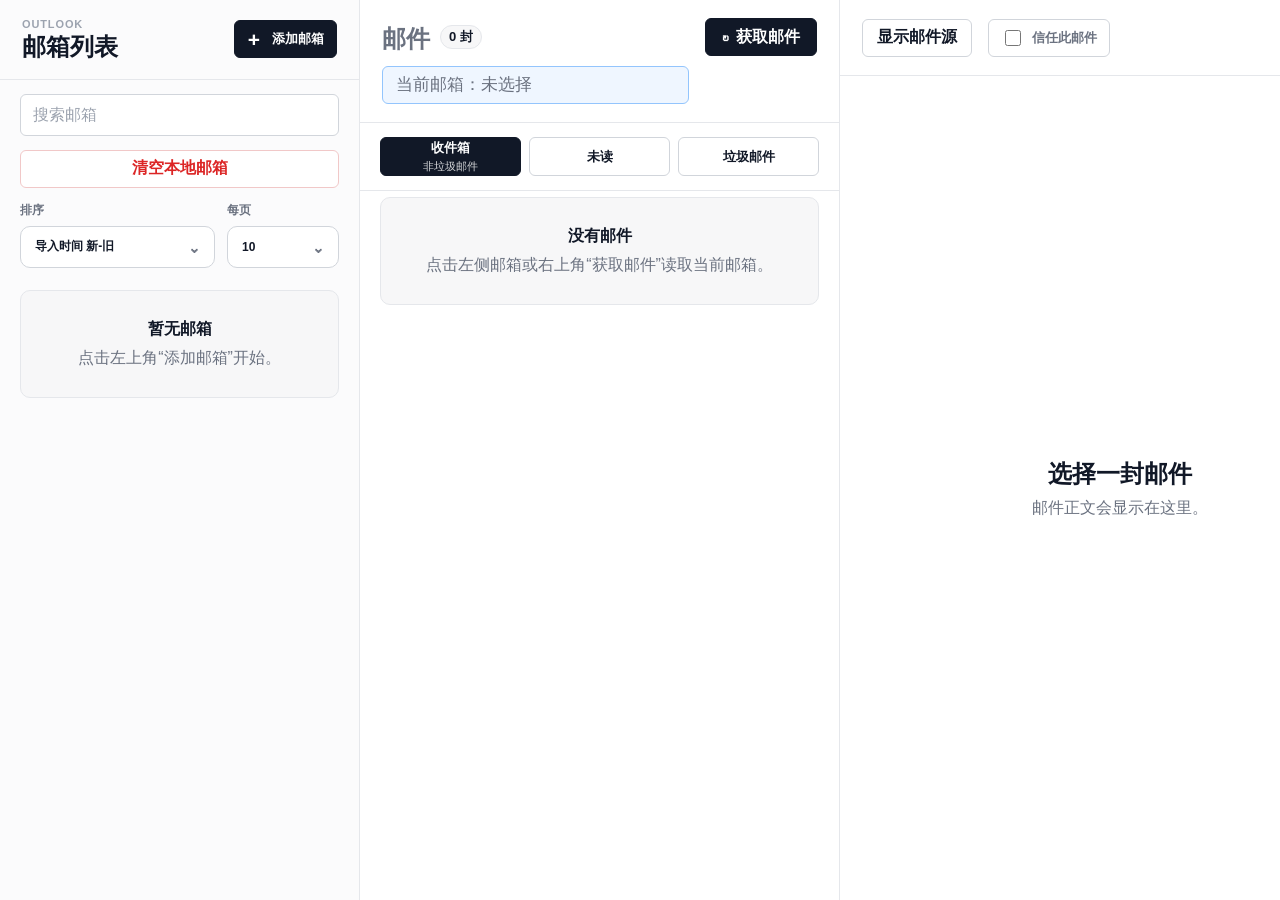
==== static/index.html @ c15195b3 "Refine minimalist mail UI" ====
<!doctype html>
<html lang="zh-CN">
  <head>
    <meta charset="utf-8" />
    <meta name="viewport" content="width=device-width, initial-scale=1" />
    <title>Outlook 邮件工作台</title>
    <link rel="stylesheet" href="styles.css" />
  </head>
  <body>
    <main class="mail-app">
      <aside class="account-pane">
        <header class="pane-head">
          <div>
            <div class="eyebrow">Outlook</div>
            <h1>邮箱列表</h1>
          </div>
          <button id="add-account-button" class="add-account-trigger" type="button" title="添加邮箱">
            <span>+</span>
            <strong>添加邮箱</strong>
          </button>
        </header>

        <div class="search-box">
          <input id="account-search" type="search" placeholder="搜索邮箱" autocomplete="off" />
        </div>

        <div class="storage-tools">
          <button id="clear-storage-button" class="storage-clear" type="button">清空本地邮箱</button>
        </div>

        <section class="account-tools">
          <div class="tool-row">
            <label for="sort-select">排序</label>
            <div class="select-wrap" data-select-wrap>
              <select id="sort-select" data-custom-select>
                <option value="emailAsc">邮箱名 A-Z</option>
                <option value="emailDesc">邮箱名 Z-A</option>
                <option value="createdDesc">导入时间 新-旧</option>
                <option value="createdAsc">导入时间 旧-新</option>
              </select>
            </div>
          </div>
          <div class="tool-row">
            <label for="top-select">每页</label>
            <div class="select-wrap compact" data-select-wrap>
              <select id="top-select" data-custom-select>
                <option value="10">10</option>
                <option value="20">20</option>
                <option value="50">50</option>
              </select>
            </div>
          </div>
        </section>

        <section id="account-list" class="account-list" aria-label="邮箱列表"></section>
      </aside>

      <section class="message-pane">
        <header class="message-head">
          <div>
            <p id="mail-summary">添加邮箱后读取邮件</p>
          </div>
          <button id="fetch-button" type="button">获取邮件</button>
        </header>

        <nav class="folder-tabs" aria-label="邮件筛选">
          <button class="folder-tab active" type="button" data-filter="all">收件箱<span>非垃圾邮件</span></button>
          <button class="folder-tab" type="button" data-filter="unread">未读</button>
          <button class="folder-tab" type="button" data-filter="junk">垃圾邮件</button>
        </nav>

        <div id="status" class="status" aria-live="polite"></div>
        <section id="message-list" class="message-list" aria-label="邮件列表"></section>
      </section>

      <section class="detail-pane">
        <header class="detail-toolbar">
          <button id="toggle-source-button" class="toolbar-button" type="button">显示邮件源</button>
          <label class="trust-check">
            <input id="trust-mail-checkbox" type="checkbox" />
            信任此邮件
          </label>
        </header>

        <article id="message-detail" class="message-detail empty">
          <div class="empty-state">
            <h2>选择一封邮件</h2>
            <p>邮件正文会显示在这里。</p>
          </div>
        </article>
      </section>
    </main>

    <div id="account-modal" class="modal" aria-hidden="true">
      <div class="modal-backdrop" data-close-modal></div>
      <form id="account-form" class="modal-panel" role="dialog" aria-modal="true" aria-labelledby="modal-title">
        <header class="modal-head">
          <div>
            <div class="eyebrow">Outlook</div>
            <h2 id="modal-title">添加邮箱</h2>
          </div>
          <button class="modal-close" type="button" data-close-modal>×</button>
        </header>
        <div class="account-format-note">
          <label for="account-input">每行一个邮箱</label>
          <p>
            支持两种格式，系统会自动识别 <code>client_id</code> 和 <code>refresh_token</code> 的位置。读取邮件实际使用的是
            <code>client_id + refresh_token</code> 换取访问令牌；中间的“密码”字段只是兼容原始账号格式的占位，不参与登录校验，
            不需要真实密码，可以任意填写。每行只保留 4 段，用 <strong>----</strong> 分隔。
          </p>
        </div>
        <textarea
          id="account-input"
          spellcheck="false"
          autocomplete="off"
          placeholder="邮箱----密码----client_id----refresh_token&#10;邮箱----密码----refresh_token----client_id"
        ></textarea>
        <footer class="modal-actions">
          <button id="clear-accounts-button" class="ghost" type="button">清空</button>
          <button id="save-accounts-button" type="submit">添加邮箱</button>
        </footer>
      </form>
    </div>

    <div id="confirm-modal" class="modal confirm-modal" aria-hidden="true">
      <div class="modal-backdrop" data-close-confirm></div>
      <section class="confirm-panel" role="dialog" aria-modal="true" aria-labelledby="confirm-title">
        <header>
          <div class="eyebrow">确认操作</div>
          <h2 id="confirm-title">清空本地邮箱？</h2>
        </header>
        <p>这会删除本机浏览器保存的邮箱、邮件缓存和当前选择状态。此操作不会影响 Outlook 邮箱本身。</p>
        <footer>
          <button id="cancel-clear-button" class="ghost" type="button" data-close-confirm>取消</button>
          <button id="confirm-clear-button" class="danger" type="button">确认清空</button>
        </footer>
      </section>
    </div>

    <div id="toast" class="toast" role="status" aria-live="polite"></div>
    <script src="app.js"></script>
  </body>
</html>
---- static/styles.css ----
:root {
  color-scheme: light;
  --page: #ffffff;
  --surface: #ffffff;
  --surface-subtle: #f7f7f8;
  --surface-muted: #f2f3f5;
  --line: #e5e7eb;
  --line-strong: #d1d5db;
  --text: #111827;
  --muted: #6b7280;
  --muted-2: #9ca3af;
  --accent: #111827;
  --accent-soft: #f3f4f6;
  --blue: #2563eb;
  --green: #047857;
  --orange: #b45309;
  --red: #dc2626;
  --focus: rgba(37, 99, 235, 0.18);
  --radius-sm: 6px;
  --radius-md: 10px;
  --radius-lg: 14px;
  --ease: 190ms cubic-bezier(0.2, 0.8, 0.2, 1);
}

* {
  box-sizing: border-box;
}

html,
body {
  height: 100%;
}

body {
  margin: 0;
  overflow: visible;
  background: var(--page);
  color: var(--text);
  font-family:
    -apple-system, BlinkMacSystemFont, "SF Pro Text", "Segoe UI",
    "Microsoft YaHei", sans-serif;
  letter-spacing: 0;
}

button,
input,
textarea,
select {
  font: inherit;
}

button {
  border: 0;
  background: transparent;
  cursor: pointer;
  transition:
    background-color var(--ease),
    border-color var(--ease),
    color var(--ease),
    opacity var(--ease);
}

button:focus-visible,
input:focus-visible,
textarea:focus-visible,
select:focus-visible {
  outline: 3px solid var(--focus);
  outline-offset: 2px;
}

h1,
h2,
h3,
p {
  margin: 0;
}

.mail-app {
  display: grid;
  grid-template-columns: 360px 480px minmax(560px, 1fr);
  height: 100vh;
  min-width: 1180px;
  background: var(--page);
}

.account-pane,
.message-pane,
.detail-pane {
  min-width: 0;
  overflow: hidden;
  background: var(--surface);
  border-right: 1px solid var(--line);
}

.account-pane {
  background: #fbfbfc;
}

.message-pane {
  background: var(--surface);
}

.detail-pane {
  border-right: 0;
  background: var(--surface);
}

.pane-head,
.message-head,
.detail-toolbar {
  display: flex;
  align-items: center;
  justify-content: space-between;
  gap: 16px;
  min-height: 76px;
  padding: 18px 22px;
  border-bottom: 1px solid var(--line);
}

.message-head {
  align-items: flex-start;
  overflow: visible;
}

.message-head > div {
  min-width: 0;
  flex: 1;
  overflow: visible;
}

.eyebrow {
  color: var(--muted-2);
  font-size: 11px;
  font-weight: 700;
  letter-spacing: 0.08em;
  text-transform: uppercase;
}

h1,
.summary-title {
  margin-top: 4px;
  font-size: 24px;
  font-weight: 700;
  line-height: 1.12;
}

.message-head p {
  width: 100%;
  display: grid;
  gap: 10px;
  justify-items: stretch;
  margin-top: 0;
  color: var(--muted);
  font-size: 13px;
  line-height: 1.4;
  overflow: visible;
}

.summary-title-row {
  display: flex;
  align-items: center;
  justify-self: start;
  min-height: 38px;
  gap: 10px;
}

.message-head p .summary-count {
  display: inline-flex;
  align-items: center;
  min-height: 24px;
}

.message-head p .summary-current-email {
  display: inline-flex;
  align-items: center;
  justify-content: flex-start;
  justify-self: start;
  width: max-content;
  min-width: 100%;
  min-height: 38px;
  border: 1px solid #93c5fd;
  border-radius: var(--radius-sm);
  padding: 0 13px;
  background: #eff6ff;
  cursor: pointer;
  overflow: visible;
  color: var(--text);
  white-space: nowrap;
  vertical-align: bottom;
  font-weight: 700;
  font-size: 17px;
  line-height: 1.35;
}

.message-head p .summary-current-email span {
  min-width: 0;
  overflow: visible;
  white-space: nowrap;
}

.message-head p .summary-current-email em {
  flex: 0 0 auto;
  margin-left: 6px;
  color: var(--muted);
  font-size: 13px;
  font-style: normal;
  font-weight: 650;
}

.message-head p .summary-current-email:hover span {
  text-decoration: underline;
}

.message-head p .summary-current-email:hover {
  border-color: var(--blue);
  background: #dbeafe;
}

.message-head p .summary-current-email.muted {
  cursor: default;
  color: var(--muted);
  font-weight: 500;
}

.message-head p .summary-current-email.muted:hover span {
  text-decoration: none;
}

.message-head p .summary-count {
  border: 1px solid var(--line);
  border-radius: 999px;
  padding: 0 8px;
  background: var(--surface-subtle);
  color: var(--text);
  font-weight: 700;
}

.add-account-trigger {
  display: inline-flex;
  align-items: center;
  gap: 8px;
  min-height: 38px;
  border: 1px solid var(--text);
  border-radius: var(--radius-sm);
  padding: 0 12px 0 9px;
  background: var(--text);
  color: #ffffff;
  font-weight: 700;
}

.add-account-trigger span {
  display: grid;
  place-items: center;
  width: 20px;
  height: 20px;
  font-size: 21px;
  line-height: 1;
}

.add-account-trigger strong {
  font-size: 13px;
  white-space: nowrap;
}

.add-account-trigger:hover,
#fetch-button:hover,
.modal-actions button:hover {
  opacity: 0.86;
}

#fetch-button,
.toolbar-button,
.ghost,
.storage-clear,
.chip,
.folder-tab,
.load-more,
.confirm-panel button,
.modal-actions button {
  min-height: 38px;
  border: 1px solid var(--line-strong);
  border-radius: var(--radius-sm);
  background: var(--surface);
  color: var(--text);
  font-weight: 650;
}

#fetch-button {
  min-width: 112px;
  padding: 0 16px;
  border-color: var(--text);
  background: var(--text);
  color: #ffffff;
  white-space: nowrap;
}

#fetch-button::before {
  content: "↻";
  margin-right: 7px;
  font-size: 14px;
}

#fetch-button:disabled {
  opacity: 0.45;
  cursor: not-allowed;
}

.toolbar-button,
.ghost {
  padding: 0 14px;
}

.toolbar-button:hover,
.ghost:hover,
.storage-clear:hover,
.chip:hover,
.folder-tab:hover,
.load-more:hover,
.confirm-panel .ghost:hover {
  border-color: var(--text);
}

.search-box,
.storage-tools,
.account-tools {
  padding: 14px 20px 0;
}

.search-box input,
.account-tools select,
.modal-panel textarea {
  width: 100%;
  border: 1px solid var(--line-strong);
  border-radius: var(--radius-sm);
  background: var(--surface);
  color: var(--text);
  outline: none;
  transition:
    border-color var(--ease),
    background-color var(--ease);
}

.search-box input,
.account-tools select {
  height: 42px;
  padding: 0 12px;
}

.search-box input::placeholder,
.modal-panel textarea::placeholder {
  color: var(--muted-2);
}

.search-box input:focus,
.account-tools select:focus,
.modal-panel textarea:focus {
  border-color: var(--text);
}

.storage-clear {
  width: 100%;
  color: var(--red);
  border-color: #f1c8c8;
}

.storage-clear:hover {
  border-color: var(--red);
  background: #fffafa;
}

.account-tools {
  display: grid;
  grid-template-columns: minmax(0, 1fr) 112px;
  gap: 12px;
  padding-bottom: 14px;
  position: relative;
  z-index: 20;
}

.tool-row {
  display: grid;
  gap: 7px;
  color: var(--muted);
  font-size: 12px;
  font-weight: 650;
}

.tool-row label {
  color: var(--muted);
  font-size: 12px;
  font-weight: 700;
}

.account-tools select {
  position: absolute;
  width: 1px;
  height: 1px;
  opacity: 0;
  pointer-events: none;
}

.select-wrap {
  position: relative;
  min-width: 0;
}

.select-trigger {
  width: 100%;
  min-height: 42px;
  display: grid;
  grid-template-columns: minmax(0, 1fr) 18px;
  align-items: center;
  gap: 10px;
  border: 1px solid var(--line-strong);
  border-radius: var(--radius-md);
  padding: 0 12px 0 14px;
  background: var(--surface);
  color: var(--text);
  text-align: left;
  font-weight: 700;
}

.select-trigger:hover,
.select-wrap.open .select-trigger {
  border-color: var(--text);
}

.select-value {
  min-width: 0;
  overflow: hidden;
  text-overflow: ellipsis;
  white-space: nowrap;
}

.select-arrow {
  color: var(--muted);
  font-size: 18px;
  line-height: 1;
  text-align: center;
  transition: transform var(--ease);
}

.select-wrap.open .select-arrow {
  transform: rotate(180deg);
}

.select-menu {
  position: absolute;
  top: calc(100% + 6px);
  left: 0;
  right: 0;
  z-index: 40;
  display: none;
  overflow: hidden;
  border: 1px solid var(--line-strong);
  border-radius: var(--radius-md);
  background: var(--surface);
  box-shadow: 0 18px 40px rgba(17, 24, 39, 0.12);
}

.select-wrap.open .select-menu {
  display: grid;
}

.select-option {
  width: 100%;
  min-height: 36px;
  border-radius: 0;
  padding: 0 12px;
  background: var(--surface);
  color: var(--text);
  text-align: left;
  font-size: 13px;
  font-weight: 600;
}

.select-option:hover {
  background: var(--surface-subtle);
}

.select-option.selected {
  background: var(--text);
  color: #ffffff;
}

.select-wrap.compact .select-menu {
  min-width: 112px;
}

.folder-tab.active {
  border-color: var(--text);
  background: var(--text);
  color: #ffffff;
}

.account-list,
.message-list,
.message-detail {
  scrollbar-width: thin;
  scrollbar-color: #d1d5db transparent;
}

.account-list::-webkit-scrollbar,
.message-list::-webkit-scrollbar,
.message-detail::-webkit-scrollbar {
  width: 10px;
}

.account-list::-webkit-scrollbar-thumb,
.message-list::-webkit-scrollbar-thumb,
.message-detail::-webkit-scrollbar-thumb {
  border: 3px solid transparent;
  border-radius: 999px;
  background: #d1d5db;
  background-clip: padding-box;
}

.account-list {
  height: calc(100vh - 286px);
  min-height: 240px;
  overflow: auto;
  padding: 8px 20px 28px;
}

.account-card {
  width: 100%;
  display: grid;
  grid-template-columns: 18px minmax(0, 1fr) 70px;
  gap: 12px;
  align-items: start;
  min-height: 104px;
  margin-bottom: 8px;
  padding: 14px 0;
  border-top: 1px solid transparent;
  border-bottom: 1px solid var(--line);
  color: var(--text);
  text-align: left;
}

.account-card:hover {
  background: var(--surface-subtle);
}

.account-card.selected {
  background: var(--surface-muted);
  border-bottom-color: var(--line-strong);
}

.check-box,
.mail-select {
  width: 12px;
  height: 12px;
  margin-top: 4px;
  border: 1px solid var(--line-strong);
  border-radius: 999px;
  background: var(--surface);
}

.account-card.selected .check-box,
.mail-item.selected .mail-select {
  border-color: var(--text);
  background: var(--text);
}

.account-main {
  min-width: 0;
  display: grid;
  gap: 7px;
}

.account-main strong {
  overflow-wrap: anywhere;
  font-size: 15px;
  font-weight: 700;
  line-height: 1.3;
}

.account-main span,
.account-main small {
  color: var(--muted);
  font-size: 12px;
}

.account-main > span {
  display: flex;
  align-items: center;
  gap: 7px;
  min-width: 0;
  overflow: hidden;
  white-space: nowrap;
}

.account-main small {
  overflow-wrap: anywhere;
  color: var(--red);
}

.pill,
.tag {
  display: inline-flex;
  align-items: center;
  min-height: 20px;
  padding: 0 7px;
  border: 1px solid var(--line);
  border-radius: 999px;
  background: var(--surface);
  color: var(--muted);
  font-size: 11px;
  font-weight: 700;
}

.pill {
  flex: 0 0 auto;
}

.account-side {
  display: grid;
  justify-items: end;
  gap: 8px;
}

.account-actions {
  display: inline-flex;
  gap: 6px;
}

.mini-action {
  display: inline-flex;
  align-items: center;
  justify-content: center;
  width: 26px;
  height: 26px;
  border: 1px solid var(--line);
  border-radius: var(--radius-sm);
  background: var(--surface);
  color: var(--muted);
  font-size: 13px;
  font-weight: 700;
  transition:
    border-color var(--ease),
    color var(--ease),
    background-color var(--ease);
}

.mini-action:hover,
.mini-action:focus-visible {
  outline: none;
  border-color: var(--text);
  color: var(--text);
}

.mini-action.key {
  color: var(--orange);
}

.account-count {
  display: inline-flex;
  align-items: center;
  justify-content: center;
  min-width: 28px;
  height: 24px;
  border: 1px solid var(--line);
  border-radius: 999px;
  color: var(--muted);
  font-size: 12px;
  font-weight: 700;
}

.folder-tabs {
  display: grid;
  grid-template-columns: repeat(3, 1fr);
  gap: 8px;
  padding: 14px 20px;
  border-bottom: 1px solid var(--line);
}

.folder-tab {
  width: 100%;
  min-height: 38px;
  font-size: 13px;
}

.folder-tab span {
  display: block;
  margin-top: 2px;
  color: currentColor;
  font-size: 11px;
  font-weight: 500;
  opacity: 0.72;
}

.folder-tab.active span {
  opacity: 0.82;
}

.status {
  display: none;
  margin: 12px 20px 0;
  padding: 12px 14px;
  border: 1px solid var(--line);
  border-left: 4px solid var(--text);
  border-radius: var(--radius-sm);
  background: var(--surface-subtle);
  color: var(--text);
  white-space: pre-wrap;
  font-size: 13px;
  font-weight: 650;
  line-height: 1.5;
}

.status.visible {
  display: flex;
  align-items: center;
  gap: 10px;
}

.status.loading {
  border-left-color: var(--blue);
  background: #eff6ff;
  color: var(--text);
}

.status-spinner {
  flex: 0 0 auto;
  width: 16px;
  height: 16px;
  border: 2px solid #bfdbfe;
  border-top-color: var(--blue);
  border-radius: 999px;
  animation: spin 850ms linear infinite;
}

.status.error {
  border-left-color: var(--red);
  color: var(--red);
  background: #fffafa;
}

.status.warning {
  border-left-color: var(--orange);
  color: var(--orange);
  background: #fffaf0;
}

.message-list {
  height: calc(100vh - 206px);
  overflow: auto;
  padding: 6px 20px 30px;
}

.mail-item {
  display: grid;
  grid-template-columns: 18px minmax(0, 1fr);
  gap: 12px;
  padding: 16px 0;
  border-bottom: 1px solid var(--line);
  cursor: pointer;
}

.mail-item:hover {
  background: var(--surface-subtle);
}

.mail-item.selected {
  background: var(--surface-muted);
}

.mail-body {
  min-width: 0;
  display: grid;
  gap: 8px;
}

.mail-row {
  display: grid;
  grid-template-columns: minmax(0, 1fr) auto;
  gap: 12px;
  align-items: baseline;
}

.mail-row strong,
.mail-item h3,
.mail-item p {
  min-width: 0;
  overflow: hidden;
  text-overflow: ellipsis;
  white-space: nowrap;
}

.mail-row strong {
  font-size: 14px;
  font-weight: 700;
}

.mail-row time {
  color: var(--muted-2);
  font-size: 12px;
}

.subject-line {
  display: grid;
  grid-template-columns: minmax(0, 1fr) auto;
  gap: 10px;
  align-items: center;
}

.mail-item h3 {
  font-size: 16px;
  font-weight: 650;
  line-height: 1.35;
}

.mail-item p {
  color: var(--muted);
  font-size: 13px;
  line-height: 1.5;
}

.mail-tags {
  display: flex;
  align-items: center;
  gap: 7px;
  min-width: 0;
  color: var(--muted);
  font-size: 12px;
}

.tag.inbox {
  color: var(--green);
  border-color: #bdd9cc;
}

.tag.junk {
  color: var(--orange);
  border-color: #edd4ad;
  background: #fffaf0;
}

.code-badge {
  min-height: 28px;
  border: 1px solid #edd4ad;
  border-radius: 999px;
  padding: 0 9px;
  background: #fffaf0;
  color: var(--orange);
  font-size: 12px;
  font-weight: 750;
  letter-spacing: 0;
  white-space: nowrap;
}

.code-badge:hover {
  border-color: var(--orange);
}

.load-more {
  width: 100%;
  display: grid;
  place-items: center;
  gap: 3px;
  min-height: 58px;
  margin: 14px 0 18px;
  font-size: 14px;
}

.load-more span {
  color: var(--muted);
  font-size: 12px;
  font-weight: 500;
}

.detail-toolbar {
  justify-content: flex-start;
}

.trust-check {
  display: inline-flex;
  align-items: center;
  gap: 8px;
  min-height: 38px;
  padding: 0 12px;
  border: 1px solid var(--line-strong);
  border-radius: var(--radius-sm);
  color: var(--muted);
  font-size: 13px;
  font-weight: 650;
}

.trust-check input {
  width: 16px;
  height: 16px;
  accent-color: var(--text);
}

.message-detail {
  height: calc(100vh - 76px);
  overflow: auto;
  background: var(--surface);
}

.message-detail.empty {
  display: grid;
  place-items: center;
}

.empty-state,
.blank-card {
  display: grid;
  gap: 8px;
  color: var(--muted);
  text-align: center;
}

.blank-card {
  padding: 28px 20px;
  border: 1px solid var(--line);
  border-radius: var(--radius-md);
  background: var(--surface-subtle);
}

.blank-card strong,
.empty-state h2 {
  color: var(--text);
  font-weight: 700;
}

.loading-card {
  display: grid;
  place-items: center;
  gap: 12px;
  min-height: 190px;
  padding: 34px 20px;
  border: 1px solid var(--line);
  border-radius: var(--radius-md);
  background: var(--surface-subtle);
  color: var(--muted);
  text-align: center;
}

.loading-card strong {
  color: var(--text);
  font-size: 18px;
  font-weight: 700;
}

.loading-card span {
  overflow-wrap: anywhere;
}

.loader {
  width: 30px;
  height: 30px;
  border: 2px solid var(--line);
  border-top-color: var(--text);
  border-radius: 999px;
  animation: spin 900ms linear infinite;
}

@keyframes spin {
  to {
    transform: rotate(360deg);
  }
}

.detail-head {
  padding: 42px 56px 28px;
  border-bottom: 1px solid var(--line);
}

.detail-head h2 {
  max-width: 900px;
  margin-bottom: 26px;
  font-size: clamp(28px, 2.3vw, 42px);
  font-weight: 720;
  line-height: 1.18;
  letter-spacing: 0;
}

.detail-head dl {
  display: grid;
  gap: 12px;
  margin: 0;
  max-width: 900px;
}

.detail-head dl div {
  display: grid;
  grid-template-columns: 72px minmax(0, 1fr);
  gap: 18px;
}

.detail-head dt {
  color: var(--muted-2);
  font-size: 13px;
  font-weight: 650;
}

.detail-head dd {
  min-width: 0;
  margin: 0;
  overflow-wrap: anywhere;
  color: var(--muted);
  font-size: 13px;
}

.detail-code {
  display: flex;
  align-items: center;
  justify-content: center;
  width: min(820px, calc(100% - 112px));
  margin: 28px auto 0;
  min-height: 58px;
  border: 1px solid #edd4ad;
  border-radius: var(--radius-md);
  padding: 12px 16px;
  background: #fffaf0;
  color: var(--orange);
  text-align: left;
}

.detail-code-inner {
  display: inline-flex;
  align-items: center;
  justify-content: center;
  gap: 18px;
}

.detail-code:hover {
  border-color: var(--orange);
}

.detail-code span,
.detail-code em {
  color: var(--orange);
  font-style: normal;
  font-size: 13px;
  font-weight: 650;
}

.detail-code strong {
  font-size: 26px;
  font-weight: 760;
  letter-spacing: 0;
}

.detail-content {
  width: min(820px, calc(100% - 112px));
  margin: 34px auto 64px;
  color: #1f2937;
  font-size: 17px;
  line-height: 1.78;
  overflow-wrap: anywhere;
}

.detail-content.rich-text {
  white-space: normal;
}

.detail-content.rich-text p {
  margin: 0 0 18px;
}

.detail-content.rich-text h1,
.detail-content.rich-text h2,
.detail-content.rich-text h3 {
  margin: 28px 0 12px;
  line-height: 1.25;
}

.detail-content.rich-text code {
  border-radius: 4px;
  padding: 2px 5px;
  background: var(--surface-muted);
  font-family: "SF Mono", "Cascadia Code", Consolas, monospace;
  font-size: 0.92em;
}

.detail-content.html-content {
  padding: 0;
}

.detail-content.html-content img {
  max-width: 100%;
  height: auto;
}

.detail-content.html-content table {
  max-width: 100%;
  border-collapse: collapse;
}

.detail-content.html-content a {
  color: var(--blue);
  word-break: break-word;
}

.detail-content.html-content a:hover {
  text-decoration: underline;
}

.detail-content.source {
  width: calc(100% - 56px);
  margin: 28px;
  padding: 18px;
  border: 1px solid var(--line);
  border-radius: var(--radius-md);
  background: #111827;
  color: #f9fafb;
  font-family: "SF Mono", "Cascadia Code", Consolas, monospace;
  font-size: 13px;
  line-height: 1.6;
  white-space: pre-wrap;
}

.message-detail.trusted .detail-head {
  background: #fbfefc;
}

.modal {
  position: fixed;
  inset: 0;
  z-index: 50;
  display: none;
}

.modal.open {
  display: block;
}

.modal-backdrop {
  position: absolute;
  inset: 0;
  background: rgba(17, 24, 39, 0.18);
}

.modal-panel,
.confirm-panel {
  position: absolute;
  top: 50%;
  left: 50%;
  transform: translate(-50%, -50%);
  border: 1px solid var(--line-strong);
  border-radius: var(--radius-lg);
  background: var(--surface);
  box-shadow: 0 20px 50px rgba(17, 24, 39, 0.12);
}

.modal-panel {
  width: min(1000px, calc(100vw - 72px));
  min-height: min(640px, calc(100vh - 96px));
  display: grid;
  grid-template-rows: auto auto minmax(300px, 1fr) auto;
  gap: 16px;
  padding: 28px;
}

.modal-head {
  display: flex;
  align-items: start;
  justify-content: space-between;
  gap: 16px;
  padding-bottom: 16px;
  border-bottom: 1px solid var(--line);
}

.modal-head h2 {
  margin-top: 4px;
  font-size: 24px;
  font-weight: 720;
}

.modal-close {
  width: 34px;
  height: 34px;
  border: 1px solid var(--line-strong);
  border-radius: var(--radius-sm);
  background: var(--surface);
  color: var(--text);
  font-size: 22px;
  line-height: 1;
}

.modal-close:hover {
  border-color: var(--text);
}

.modal-panel label,
.account-format-note label {
  color: var(--muted);
  font-size: 13px;
  font-weight: 650;
}

.account-format-note {
  display: grid;
  gap: 8px;
}

.account-format-note p {
  max-width: 900px;
  color: var(--muted);
  font-size: 13px;
  line-height: 1.65;
}

.account-format-note strong {
  color: var(--text);
  font-weight: 750;
}

.account-format-note code {
  border: 1px solid var(--line);
  border-radius: 4px;
  padding: 1px 5px;
  background: var(--surface-subtle);
  color: var(--text);
  font-family: "SF Mono", "Cascadia Code", Consolas, monospace;
  font-size: 12px;
}

.modal-panel textarea {
  height: 100%;
  min-height: 300px;
  resize: vertical;
  padding: 14px;
  line-height: 1.56;
  font-family: "SF Mono", "Cascadia Code", Consolas, monospace;
  font-size: 13px;
}

.modal-actions {
  display: grid;
  grid-template-columns: 110px 1fr;
  gap: 12px;
}

.modal-actions button {
  min-height: 42px;
}

.modal-actions button[type="submit"] {
  border-color: var(--text);
  background: var(--text);
  color: #ffffff;
}

.confirm-panel {
  width: min(440px, calc(100vw - 36px));
  display: grid;
  gap: 18px;
  padding: 24px;
}

.confirm-panel h2 {
  margin-top: 4px;
  font-size: 23px;
  font-weight: 720;
}

.confirm-panel p {
  color: var(--muted);
  line-height: 1.65;
}

.confirm-panel footer {
  display: grid;
  grid-template-columns: 1fr 1fr;
  gap: 12px;
}

.confirm-panel .danger {
  border-color: var(--red);
  background: var(--red);
  color: #ffffff;
}

.confirm-panel .danger:hover {
  opacity: 0.88;
}

.toast {
  position: fixed;
  top: 50%;
  left: 50%;
  z-index: 80;
  transform: translate(-50%, -50%) scale(0.98);
  opacity: 0;
  pointer-events: none;
  min-height: 46px;
  border: 1px solid #86efac;
  border-radius: 999px;
  padding: 12px 20px;
  background: #16a34a;
  color: #ffffff;
  font-size: 14px;
  font-weight: 750;
  box-shadow: 0 18px 45px rgba(22, 163, 74, 0.22);
  transition:
    opacity 260ms ease,
    transform 260ms ease;
}

.toast.visible {
  opacity: 1;
  transform: translate(-50%, -50%) scale(1);
}

@media (max-width: 1180px) {
  body {
    overflow: auto;
  }

  .mail-app {
    min-width: 0;
    height: auto;
    grid-template-columns: 1fr;
  }

  .account-pane,
  .message-pane,
  .detail-pane {
    border-right: 0;
    border-bottom: 1px solid var(--line);
  }

  .account-list,
  .message-list,
  .message-detail {
    height: auto;
    max-height: none;
  }

  .detail-head {
    padding: 30px 24px 24px;
  }

  .detail-content,
  .detail-code {
    width: calc(100% - 48px);
  }

  .modal-panel {
    width: min(760px, calc(100vw - 28px));
    min-height: min(600px, calc(100vh - 28px));
    padding: 22px;
  }
}
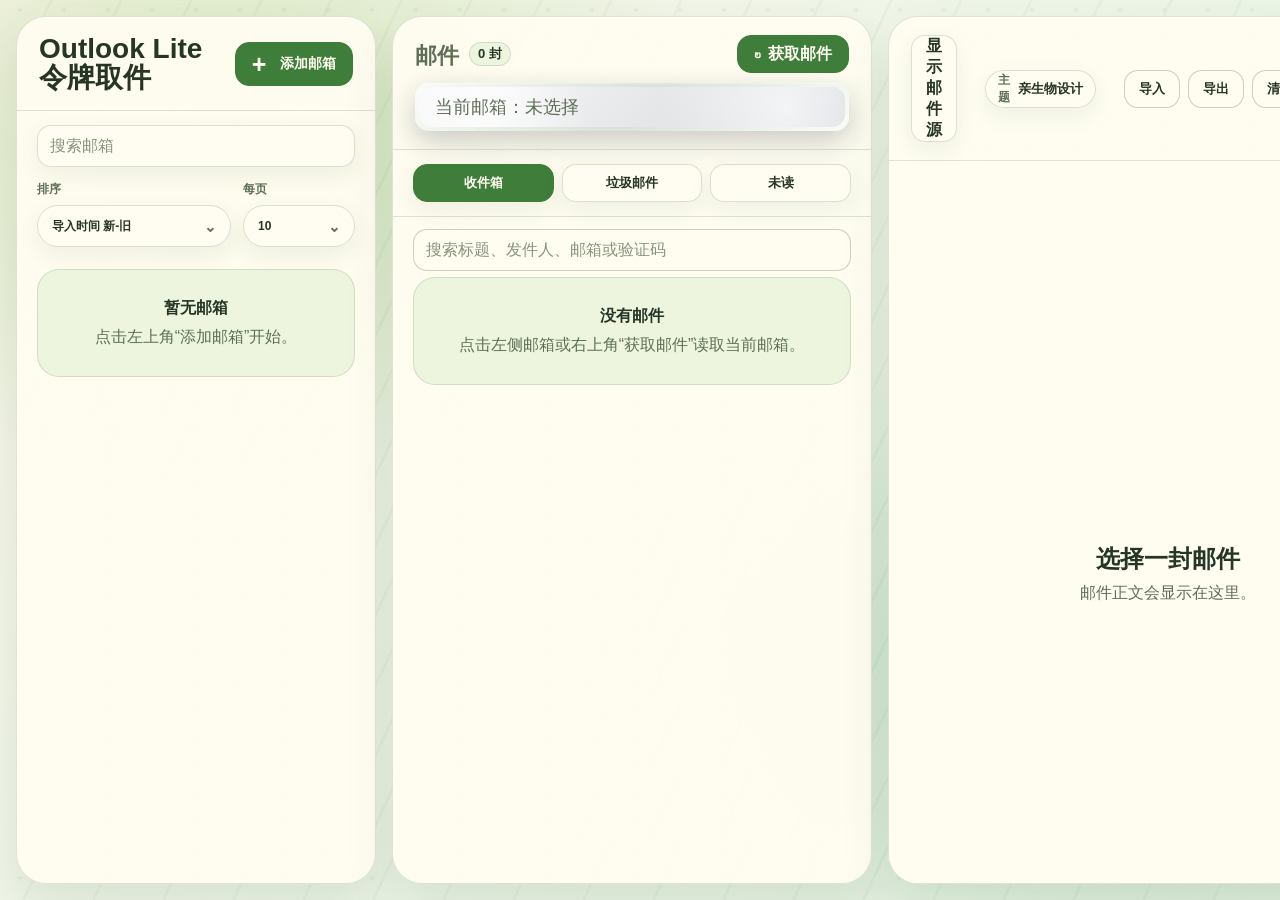
==== commit 6c719fa6: "完善令牌取件体验和文档" ====
--- a/static/index.html
+++ b/static/index.html
@@ -1,5 +1,5 @@
 <!doctype html>
-<html lang="zh-CN">
+<html lang="zh-CN" data-theme="biophilic">
   <head>
     <meta charset="utf-8" />
     <meta name="viewport" content="width=device-width, initial-scale=1" />
@@ -11,8 +11,7 @@
       <aside class="account-pane">
         <header class="pane-head">
           <div>
-            <div class="eyebrow">Outlook</div>
-            <h1>邮箱列表</h1>
+            <h1>Outlook Lite<br />令牌取件</h1>
           </div>
           <button id="add-account-button" class="add-account-trigger" type="button" title="添加邮箱">
             <span>+</span>
@@ -24,19 +23,15 @@
           <input id="account-search" type="search" placeholder="搜索邮箱" autocomplete="off" />
         </div>
 
-        <div class="storage-tools">
-          <button id="clear-storage-button" class="storage-clear" type="button">清空本地邮箱</button>
-        </div>
-
         <section class="account-tools">
           <div class="tool-row">
             <label for="sort-select">排序</label>
             <div class="select-wrap" data-select-wrap>
               <select id="sort-select" data-custom-select>
+                <option value="createdDesc">导入时间 新-旧</option>
+                <option value="createdAsc">导入时间 旧-新</option>
                 <option value="emailAsc">邮箱名 A-Z</option>
                 <option value="emailDesc">邮箱名 Z-A</option>
-                <option value="createdDesc">导入时间 新-旧</option>
-                <option value="createdAsc">导入时间 旧-新</option>
               </select>
             </div>
           </div>
@@ -45,8 +40,8 @@
             <div class="select-wrap compact" data-select-wrap>
               <select id="top-select" data-custom-select>
                 <option value="10">10</option>
-                <option value="20">20</option>
-                <option value="50">50</option>
+                <option value="20" disabled>20</option>
+                <option value="50" disabled>50</option>
               </select>
             </div>
           </div>
@@ -64,10 +59,14 @@
         </header>
 
         <nav class="folder-tabs" aria-label="邮件筛选">
-          <button class="folder-tab active" type="button" data-filter="all">收件箱<span>非垃圾邮件</span></button>
+          <button class="folder-tab active" type="button" data-filter="all">收件箱</button>
+          <button class="folder-tab" type="button" data-filter="junk">垃圾邮件</button>
           <button class="folder-tab" type="button" data-filter="unread">未读</button>
-          <button class="folder-tab" type="button" data-filter="junk">垃圾邮件</button>
         </nav>
+
+        <div class="message-search">
+          <input id="message-search" type="search" placeholder="搜索标题、发件人、邮箱或验证码" autocomplete="off" />
+        </div>
 
         <div id="status" class="status" aria-live="polite"></div>
         <section id="message-list" class="message-list" aria-label="邮件列表"></section>
@@ -76,10 +75,20 @@
       <section class="detail-pane">
         <header class="detail-toolbar">
           <button id="toggle-source-button" class="toolbar-button" type="button">显示邮件源</button>
-          <label class="trust-check">
-            <input id="trust-mail-checkbox" type="checkbox" />
-            信任此邮件
-          </label>
+          <div id="theme-switcher" class="theme-switcher">
+            <button id="theme-toggle-button" class="theme-toggle-button" type="button" aria-label="更换主题" aria-expanded="false">
+              <span>主题</span>
+              <strong>亲生物设计</strong>
+            </button>
+            <div id="theme-menu" class="theme-menu" role="menu" aria-label="主题选择"></div>
+          </div>
+          <div class="data-actions toolbar-data-actions" aria-label="本地邮箱数据">
+            <button id="import-accounts-button" class="tool-action" type="button" aria-label="导入本地邮箱令牌列表文件" data-tooltip="导入本地邮箱令牌列表文件">导入</button>
+            <button id="export-accounts-button" class="tool-action" type="button" aria-label="导出当前邮箱令牌列表到文件" data-tooltip="导出当前邮箱令牌列表到文件">导出</button>
+            <button id="clear-cache-button" class="tool-action" type="button" aria-label="清空已读取邮件缓存，不删除邮箱令牌" data-tooltip="清空已读取邮件缓存，不删除邮箱令牌">清缓存</button>
+            <input id="import-accounts-file" type="file" accept=".txt,.json,text/plain,application/json" hidden />
+          </div>
+          <button id="clear-storage-button" class="storage-clear toolbar-clear" type="button">清空本地邮箱</button>
         </header>
 
         <article id="message-detail" class="message-detail empty">
@@ -102,19 +111,21 @@
           <button class="modal-close" type="button" data-close-modal>×</button>
         </header>
         <div class="account-format-note">
-          <label for="account-input">每行一个邮箱</label>
+          <label for="account-input">tip:</label>
           <p>
-            支持两种格式，系统会自动识别 <code>client_id</code> 和 <code>refresh_token</code> 的位置。读取邮件实际使用的是
-            <code>client_id + refresh_token</code> 换取访问令牌；中间的“密码”字段只是兼容原始账号格式的占位，不参与登录校验，
-            不需要真实密码，可以任意填写。每行只保留 4 段，用 <strong>----</strong> 分隔。
+            读取邮件实际使用的是 <code>client_id + refresh_token</code> 换取访问令牌；<br />
+            密码字段只是兼容原始账号格式的占位，不参与登录校验，可以任意填写。
           </p>
         </div>
         <textarea
           id="account-input"
           spellcheck="false"
           autocomplete="off"
-          placeholder="邮箱----密码----client_id----refresh_token&#10;邮箱----密码----refresh_token----client_id"
+          placeholder="每行一个邮箱令牌，支持下列2种格式&#10;邮箱----密码----client_id----refresh_token&#10;邮箱----密码----refresh_token----client_id"
         ></textarea>
+        <div id="account-input-check" class="account-input-check" aria-live="polite">
+          <span>等待输入邮箱令牌</span>
+        </div>
         <footer class="modal-actions">
           <button id="clear-accounts-button" class="ghost" type="button">清空</button>
           <button id="save-accounts-button" type="submit">添加邮箱</button>
@@ -129,7 +140,7 @@
           <div class="eyebrow">确认操作</div>
           <h2 id="confirm-title">清空本地邮箱？</h2>
         </header>
-        <p>这会删除本机浏览器保存的邮箱、邮件缓存和当前选择状态。此操作不会影响 Outlook 邮箱本身。</p>
+        <p id="confirm-message">这会删除本机浏览器保存的邮箱、邮件缓存和当前选择状态。此操作不会影响 Outlook 邮箱本身。</p>
         <footer>
           <button id="cancel-clear-button" class="ghost" type="button" data-close-confirm>取消</button>
           <button id="confirm-clear-button" class="danger" type="button">确认清空</button>
--- a/static/styles.css
+++ b/static/styles.css
@@ -16,6 +16,7 @@
   --orange: #b45309;
   --red: #dc2626;
   --focus: rgba(37, 99, 235, 0.18);
+  --email-highlight: #111827;
   --radius-sm: 6px;
   --radius-md: 10px;
   --radius-lg: 14px;
@@ -32,6 +33,7 @@
 }
 
 body {
+  position: relative;
   margin: 0;
   overflow: visible;
   background: var(--page);
@@ -40,6 +42,14 @@
     -apple-system, BlinkMacSystemFont, "SF Pro Text", "Segoe UI",
     "Microsoft YaHei", sans-serif;
   letter-spacing: 0;
+}
+
+body::before,
+body::after {
+  content: "";
+  position: fixed;
+  inset: 0;
+  pointer-events: none;
 }
 
 button,
@@ -76,11 +86,87 @@
 }
 
 .mail-app {
+  position: relative;
+  z-index: 1;
   display: grid;
   grid-template-columns: 360px 480px minmax(560px, 1fr);
   height: 100vh;
   min-width: 1180px;
   background: var(--page);
+}
+
+.theme-switcher {
+  position: relative;
+  z-index: 45;
+}
+
+.theme-toggle-button {
+  display: inline-grid;
+  grid-template-columns: auto auto;
+  align-items: center;
+  gap: 8px;
+  min-height: 38px;
+  border: 1px solid var(--line-strong);
+  border-radius: 999px;
+  padding: 0 12px;
+  background: var(--surface);
+  color: var(--text);
+  font-size: 12px;
+  font-weight: 700;
+}
+
+.theme-toggle-button span {
+  color: var(--muted);
+  font-weight: 650;
+}
+
+.theme-toggle-button strong {
+  font-size: 13px;
+  white-space: nowrap;
+}
+
+.theme-toggle-button:hover {
+  border-color: var(--text);
+}
+
+.theme-menu {
+  position: absolute;
+  top: calc(100% + 8px);
+  right: 0;
+  display: none;
+  width: 178px;
+  overflow: hidden;
+  border: 1px solid var(--line-strong);
+  border-radius: var(--radius-md);
+  background: var(--surface);
+  box-shadow: 0 18px 42px rgba(17, 24, 39, 0.12);
+}
+
+.theme-switcher.open .theme-menu {
+  display: grid;
+}
+
+.theme-menu-item {
+  width: 100%;
+  min-height: 38px;
+  display: grid;
+  align-items: center;
+  border-radius: 0;
+  padding: 0 13px;
+  background: var(--surface);
+  color: var(--text);
+  text-align: left;
+  font-size: 13px;
+  font-weight: 650;
+}
+
+.theme-menu-item:hover {
+  background: var(--surface-subtle);
+}
+
+.theme-menu-item.active {
+  background: var(--text);
+  color: #ffffff;
 }
 
 .account-pane,
@@ -118,14 +204,16 @@
 }
 
 .message-head {
+  display: grid;
+  grid-template-columns: 1fr;
   align-items: flex-start;
+  position: relative;
   overflow: visible;
 }
 
 .message-head > div {
+  display: contents;
   min-width: 0;
-  flex: 1;
-  overflow: visible;
 }
 
 .eyebrow {
@@ -139,9 +227,16 @@
 h1,
 .summary-title {
   margin-top: 4px;
-  font-size: 24px;
+  font-size: 22px;
   font-weight: 700;
   line-height: 1.12;
+}
+
+.pane-head h1 {
+  margin-top: 0;
+  font-size: 28px;
+  font-weight: 800;
+  line-height: 1.02;
 }
 
 .message-head p {
@@ -171,31 +266,109 @@
 }
 
 .message-head p .summary-current-email {
+  position: relative;
   display: inline-flex;
   align-items: center;
   justify-content: flex-start;
-  justify-self: start;
-  width: max-content;
-  min-width: 100%;
-  min-height: 38px;
-  border: 1px solid #93c5fd;
+  justify-self: stretch;
+  place-self: stretch;
+  box-sizing: border-box;
+  width: 100%;
+  inline-size: 100%;
+  max-width: 100%;
+  min-width: 0;
+  min-inline-size: 0;
+  min-height: 48px;
+  border: 0;
   border-radius: var(--radius-sm);
-  padding: 0 13px;
+  padding: 0 16px 0 20px;
   background: #eff6ff;
+  background:
+    linear-gradient(135deg, color-mix(in srgb, var(--email-highlight) 10%, #ffffff), color-mix(in srgb, var(--email-highlight) 18%, #ffffff));
+  box-shadow:
+    inset 0 1px 0 rgba(255, 255, 255, 0.86),
+    0 10px 28px color-mix(in srgb, var(--email-highlight) 22%, transparent);
   cursor: pointer;
-  overflow: visible;
-  color: var(--text);
+  overflow: hidden;
+  color: #0f172a;
   white-space: nowrap;
   vertical-align: bottom;
-  font-weight: 700;
-  font-size: 17px;
+  font-weight: 760;
+  font-size: 18px;
   line-height: 1.35;
+  isolation: isolate;
+  transition:
+    transform var(--ease),
+    border-color var(--ease),
+    background-color var(--ease);
+}
+
+.message-head p .summary-current-email::before {
+  content: "";
+  position: absolute;
+  inset: -2px;
+  z-index: -1;
+  border-radius: inherit;
+  border: 0;
+  background:
+    linear-gradient(135deg, rgba(255, 255, 255, 0.96), rgba(209, 213, 219, 0.72), rgba(255, 255, 255, 0.96));
+  opacity: 0.82;
+  filter: blur(0.25px);
+  box-shadow:
+    0 0 0 1px rgba(255, 255, 255, 0.78),
+    0 0 18px rgba(255, 255, 255, 0.52),
+    0 0 34px rgba(209, 213, 219, 0.34);
+  animation: email-highlight-white-glow 5.6s ease-in-out infinite;
+}
+
+.message-head p .summary-current-email::after {
+  content: "";
+  position: absolute;
+  inset: 4px;
+  z-index: -1;
+  border-radius: calc(var(--radius-sm) - 1px);
+  background:
+    radial-gradient(circle at 14% 50%, rgba(255, 255, 255, 0.86), transparent 30%),
+    radial-gradient(circle at 86% 50%, rgba(255, 255, 255, 0.66), transparent 34%),
+    linear-gradient(135deg, #f7f7f8, #d8dadd);
+  opacity: 1;
+  animation: email-highlight-surface 3.8s ease-in-out infinite;
 }
 
 .message-head p .summary-current-email span {
+  position: relative;
+  z-index: 1;
+  white-space: nowrap;
+}
+
+.message-head p .summary-current-label {
+  flex: 0 0 auto;
+  color: var(--email-highlight);
+  font-size: 15px;
+  font-weight: 800;
+}
+
+.message-head p .summary-current-value {
   min-width: 0;
-  overflow: visible;
-  white-space: nowrap;
+  overflow: hidden;
+  text-overflow: ellipsis;
+  color: #020617;
+  font-size: 19px;
+  font-weight: 800;
+}
+
+.summary-copy-icon {
+  position: relative;
+  z-index: 1;
+  flex: 0 0 auto;
+  width: 19px;
+  height: 19px;
+  margin-left: 10px;
+  fill: none;
+  stroke: var(--email-highlight);
+  stroke-width: 2;
+  stroke-linecap: round;
+  stroke-linejoin: round;
 }
 
 .message-head p .summary-current-email em {
@@ -208,12 +381,16 @@
 }
 
 .message-head p .summary-current-email:hover span {
-  text-decoration: underline;
+  text-decoration: none;
 }
 
 .message-head p .summary-current-email:hover {
-  border-color: var(--blue);
-  background: #dbeafe;
+  background:
+    linear-gradient(135deg, color-mix(in srgb, var(--email-highlight) 16%, #ffffff), color-mix(in srgb, var(--email-highlight) 26%, #ffffff));
+  box-shadow:
+    inset 0 1px 0 rgba(255, 255, 255, 0.88),
+    0 12px 32px color-mix(in srgb, var(--email-highlight) 30%, transparent);
+  transform: translateY(-1px);
 }
 
 .message-head p .summary-current-email.muted {
@@ -224,6 +401,85 @@
 
 .message-head p .summary-current-email.muted:hover span {
   text-decoration: none;
+}
+
+.message-head p .summary-current-email:not(.muted) {
+  border-color: transparent !important;
+  background: #eff6ff !important;
+  background:
+    linear-gradient(135deg, color-mix(in srgb, var(--email-highlight) 10%, #ffffff), color-mix(in srgb, var(--email-highlight) 18%, #ffffff)) !important;
+  box-shadow:
+    inset 0 1px 0 rgba(255, 255, 255, 0.86),
+    0 10px 28px color-mix(in srgb, var(--email-highlight) 22%, transparent) !important;
+  animation: email-highlight-breathe 3.8s ease-in-out infinite;
+}
+
+.message-head p .summary-current-email:not(.muted):hover {
+  border-color: transparent !important;
+  background:
+    linear-gradient(135deg, color-mix(in srgb, var(--email-highlight) 16%, #ffffff), color-mix(in srgb, var(--email-highlight) 26%, #ffffff)) !important;
+}
+
+@keyframes email-highlight-breathe {
+  0%,
+  100% {
+    box-shadow:
+      inset 0 1px 0 rgba(255, 255, 255, 0.88),
+      0 0 0 rgba(255, 255, 255, 0),
+      0 8px 18px rgba(148, 163, 184, 0.16);
+  }
+
+  50% {
+    box-shadow:
+      inset 0 1px 0 rgba(255, 255, 255, 0.96),
+      0 0 0 4px rgba(255, 255, 255, 0.42),
+      0 0 22px rgba(148, 163, 184, 0.28);
+  }
+}
+
+@keyframes email-highlight-ring {
+  0%,
+  100% {
+    opacity: 0;
+    transform: scale(0.985);
+  }
+
+  45% {
+    opacity: 1;
+    transform: scale(1.015);
+  }
+}
+
+@keyframes email-highlight-white-glow {
+  0%,
+  100% {
+    opacity: 0.54;
+    box-shadow:
+      0 0 0 1px rgba(255, 255, 255, 0.62),
+      0 0 14px rgba(255, 255, 255, 0.34),
+      0 0 26px rgba(209, 213, 219, 0.2);
+  }
+
+  50% {
+    opacity: 0.94;
+    box-shadow:
+      0 0 0 1px rgba(255, 255, 255, 0.95),
+      0 0 24px rgba(255, 255, 255, 0.72),
+      0 0 44px rgba(209, 213, 219, 0.46);
+  }
+}
+
+@keyframes email-highlight-surface {
+  0%,
+  100% {
+    filter: brightness(0.99) saturate(0.98);
+    opacity: 0.82;
+  }
+
+  50% {
+    filter: brightness(1.07) saturate(1.04);
+    opacity: 1;
+  }
 }
 
 .message-head p .summary-count {
@@ -238,11 +494,11 @@
 .add-account-trigger {
   display: inline-flex;
   align-items: center;
-  gap: 8px;
-  min-height: 38px;
+  gap: 10px;
+  min-height: 44px;
   border: 1px solid var(--text);
   border-radius: var(--radius-sm);
-  padding: 0 12px 0 9px;
+  padding: 0 16px 0 12px;
   background: var(--text);
   color: #ffffff;
   font-weight: 700;
@@ -251,14 +507,15 @@
 .add-account-trigger span {
   display: grid;
   place-items: center;
-  width: 20px;
-  height: 20px;
-  font-size: 21px;
+  width: 22px;
+  height: 22px;
+  font-size: 25px;
   line-height: 1;
+  transform: translateY(-1px);
 }
 
 .add-account-trigger strong {
-  font-size: 13px;
+  font-size: 14px;
   white-space: nowrap;
 }
 
@@ -286,6 +543,9 @@
 }
 
 #fetch-button {
+  position: absolute;
+  top: 18px;
+  right: 22px;
   min-width: 112px;
   padding: 0 16px;
   border-color: var(--text);
@@ -321,12 +581,12 @@
 }
 
 .search-box,
-.storage-tools,
 .account-tools {
   padding: 14px 20px 0;
 }
 
 .search-box input,
+.message-search input,
 .account-tools select,
 .modal-panel textarea {
   width: 100%;
@@ -341,17 +601,20 @@
 }
 
 .search-box input,
+.message-search input,
 .account-tools select {
   height: 42px;
   padding: 0 12px;
 }
 
 .search-box input::placeholder,
+.message-search input::placeholder,
 .modal-panel textarea::placeholder {
   color: var(--muted-2);
 }
 
 .search-box input:focus,
+.message-search input:focus,
 .account-tools select:focus,
 .modal-panel textarea:focus {
   border-color: var(--text);
@@ -361,6 +624,13 @@
   width: 100%;
   color: var(--red);
   border-color: #f1c8c8;
+}
+
+.toolbar-clear {
+  width: auto;
+  margin-left: auto;
+  padding: 0 14px;
+  white-space: nowrap;
 }
 
 .storage-clear:hover {
@@ -389,6 +659,103 @@
   color: var(--muted);
   font-size: 12px;
   font-weight: 700;
+}
+
+.tool-row-actions {
+  grid-column: 1 / -1;
+}
+
+.data-actions {
+  display: grid;
+  grid-template-columns: repeat(3, minmax(0, 1fr));
+  gap: 8px;
+}
+
+.toolbar-data-actions {
+  display: inline-flex;
+  align-items: center;
+  gap: 8px;
+  margin-left: 12px;
+  white-space: nowrap;
+}
+
+.toolbar-data-actions .tool-action {
+  min-height: 38px;
+  padding: 0 14px;
+}
+
+.tool-action {
+  position: relative;
+  min-height: 36px;
+  border: 1px solid var(--line-strong);
+  border-radius: var(--radius-sm);
+  background: var(--surface);
+  color: var(--text);
+  font-size: 13px;
+  font-weight: 700;
+}
+
+.tool-action:hover {
+  border-color: var(--text);
+  background: var(--surface-subtle);
+}
+
+.tool-action[data-tooltip]::before,
+.tool-action[data-tooltip]::after {
+  position: absolute;
+  left: 50%;
+  z-index: 80;
+  opacity: 0;
+  pointer-events: none;
+  transform: translate(-50%, -6px);
+  transition:
+    opacity 160ms ease,
+    transform 160ms ease;
+}
+
+.tool-action[data-tooltip]::before {
+  content: attr(data-tooltip);
+  top: calc(100% + 10px);
+  width: max-content;
+  max-width: 260px;
+  padding: 7px 10px;
+  border: 1px solid var(--line-strong);
+  border-radius: 999px;
+  background: var(--text);
+  color: #ffffff;
+  box-shadow: 0 12px 28px rgba(15, 23, 42, 0.16);
+  font-size: 12px;
+  font-weight: 650;
+  line-height: 1.35;
+  white-space: nowrap;
+}
+
+.tool-action[data-tooltip]::after {
+  content: "";
+  top: calc(100% + 4px);
+  width: 8px;
+  height: 8px;
+  border-left: 1px solid var(--line-strong);
+  border-top: 1px solid var(--line-strong);
+  background: var(--text);
+  transform: translate(-50%, -6px) rotate(45deg);
+}
+
+.tool-action[data-tooltip]:hover::before,
+.tool-action[data-tooltip]:hover::after,
+.tool-action[data-tooltip]:focus-visible::before,
+.tool-action[data-tooltip]:focus-visible::after {
+  opacity: 1;
+}
+
+.tool-action[data-tooltip]:hover::before,
+.tool-action[data-tooltip]:focus-visible::before {
+  transform: translate(-50%, 0);
+}
+
+.tool-action[data-tooltip]:hover::after,
+.tool-action[data-tooltip]:focus-visible::after {
+  transform: translate(-50%, 0) rotate(45deg);
 }
 
 .account-tools select {
@@ -478,6 +845,18 @@
   background: var(--surface-subtle);
 }
 
+.select-option:disabled,
+.select-option.disabled {
+  cursor: not-allowed;
+  color: var(--muted-2);
+  opacity: 0.42;
+}
+
+.select-option:disabled:hover,
+.select-option.disabled:hover {
+  background: transparent;
+}
+
 .select-option.selected {
   background: var(--text);
   color: #ffffff;
@@ -516,16 +895,17 @@
 }
 
 .account-list {
-  height: calc(100vh - 286px);
+  height: calc(100vh - 156px);
   min-height: 240px;
   overflow: auto;
   padding: 8px 20px 28px;
 }
 
 .account-card {
+  position: relative;
   width: 100%;
   display: grid;
-  grid-template-columns: 18px minmax(0, 1fr) 70px;
+  grid-template-columns: 18px minmax(0, 1fr) 58px;
   gap: 12px;
   align-items: start;
   min-height: 104px;
@@ -533,17 +913,31 @@
   padding: 14px 0;
   border-top: 1px solid transparent;
   border-bottom: 1px solid var(--line);
+  border-radius: 10px;
+  background: transparent;
   color: var(--text);
+  cursor: pointer;
   text-align: left;
+  transition:
+    background-color var(--ease),
+    border-color var(--ease),
+    box-shadow var(--ease);
 }
 
 .account-card:hover {
   background: var(--surface-subtle);
+  border-bottom-color: transparent;
+}
+
+.account-card:focus-visible {
+  outline: 3px solid var(--focus);
+  outline-offset: 2px;
 }
 
 .account-card.selected {
   background: var(--surface-muted);
-  border-bottom-color: var(--line-strong);
+  border-bottom-color: transparent;
+  box-shadow: inset 0 0 0 1px rgba(15, 23, 42, 0.04);
 }
 
 .check-box,
@@ -614,46 +1008,125 @@
 }
 
 .account-side {
+  position: relative;
   display: grid;
   justify-items: end;
   gap: 8px;
+  min-height: 72px;
 }
 
 .account-actions {
   display: inline-flex;
   gap: 6px;
+  opacity: 1;
+  pointer-events: auto;
+  transform: translateY(0);
+  transition:
+    opacity var(--ease),
+    transform var(--ease);
 }
 
 .mini-action {
   display: inline-flex;
   align-items: center;
   justify-content: center;
-  width: 26px;
-  height: 26px;
-  border: 1px solid var(--line);
-  border-radius: var(--radius-sm);
-  background: var(--surface);
+  width: 22px;
+  height: 22px;
+  border: 0;
+  border-radius: 0;
+  background: transparent;
   color: var(--muted);
-  font-size: 13px;
-  font-weight: 700;
+  padding: 0;
   transition:
-    border-color var(--ease),
     color var(--ease),
-    background-color var(--ease);
+    transform var(--ease),
+    opacity var(--ease);
+}
+
+.mini-action svg {
+  width: 18px;
+  height: 18px;
+  fill: none;
+  stroke: currentColor;
+  stroke-width: 2;
+  stroke-linecap: round;
+  stroke-linejoin: round;
+}
+
+.mini-action.more svg {
+  width: 17px;
+  height: 17px;
 }
 
 .mini-action:hover,
 .mini-action:focus-visible {
   outline: none;
-  border-color: var(--text);
+  color: var(--blue);
+  transform: translateY(-1px);
+}
+
+.account-actions .mini-action {
+  border: 0 !important;
+  background: transparent !important;
+  box-shadow: none !important;
+  backdrop-filter: none !important;
+  -webkit-backdrop-filter: none !important;
+}
+
+.account-menu {
+  position: absolute;
+  z-index: 12;
+  top: 28px;
+  right: 0;
+  display: none;
+  min-width: 132px;
+  overflow: hidden;
+  border: 1px solid var(--line-strong);
+  border-radius: var(--radius-sm);
+  background: var(--surface);
+  box-shadow: 0 14px 34px rgba(15, 23, 42, 0.14);
+}
+
+.account-card.menu-open .account-menu {
+  display: grid;
+}
+
+.account-menu button {
+  display: flex;
+  align-items: center;
+  gap: 8px;
+  width: 100%;
+  min-height: 36px;
+  padding: 0 10px;
   color: var(--text);
-}
-
-.mini-action.key {
-  color: var(--orange);
+  text-align: left;
+  font-size: 12px;
+  font-weight: 700;
+}
+
+.account-menu button:hover,
+.account-menu button:focus-visible {
+  outline: none;
+  background: var(--surface-subtle);
+}
+
+.account-menu button.danger {
+  color: var(--red);
+}
+
+.account-menu svg {
+  width: 16px;
+  height: 16px;
+  flex: 0 0 auto;
+  fill: none;
+  stroke: currentColor;
+  stroke-width: 2;
+  stroke-linecap: round;
+  stroke-linejoin: round;
 }
 
 .account-count {
+  margin-top: 4px;
   display: inline-flex;
   align-items: center;
   justify-content: center;
@@ -691,6 +1164,10 @@
 
 .folder-tab.active span {
   opacity: 0.82;
+}
+
+.message-search {
+  padding: 12px 20px 0;
 }
 
 .status {
@@ -710,8 +1187,15 @@
 
 .status.visible {
   display: flex;
-  align-items: center;
+  align-items: flex-start;
+  flex-wrap: wrap;
   gap: 10px;
+}
+
+.status.info {
+  border-left-color: var(--blue);
+  background: var(--surface-subtle);
+  color: var(--muted);
 }
 
 .status.loading {
@@ -742,8 +1226,37 @@
   background: #fffaf0;
 }
 
+.status details {
+  flex: 1 0 100%;
+  color: var(--muted);
+  font-weight: 600;
+}
+
+.status summary {
+  width: fit-content;
+  cursor: pointer;
+  color: var(--text);
+  font-size: 12px;
+  font-weight: 750;
+}
+
+.status pre {
+  max-height: 180px;
+  overflow: auto;
+  margin: 8px 0 0;
+  padding: 10px;
+  border: 1px solid var(--line);
+  border-radius: var(--radius-sm);
+  background: var(--surface);
+  color: var(--muted);
+  font-family: "SF Mono", "Cascadia Code", Consolas, monospace;
+  font-size: 12px;
+  line-height: 1.45;
+  white-space: pre-wrap;
+}
+
 .message-list {
-  height: calc(100vh - 206px);
+  height: calc(100vh - 260px);
   overflow: auto;
   padding: 6px 20px 30px;
 }
@@ -752,17 +1265,25 @@
   display: grid;
   grid-template-columns: 18px minmax(0, 1fr);
   gap: 12px;
-  padding: 16px 0;
+  padding: 16px 14px;
   border-bottom: 1px solid var(--line);
+  border-radius: 10px;
   cursor: pointer;
+  transition:
+    background-color var(--ease),
+    border-color var(--ease),
+    box-shadow var(--ease);
 }
 
 .mail-item:hover {
   background: var(--surface-subtle);
+  border-bottom-color: transparent;
 }
 
 .mail-item.selected {
   background: var(--surface-muted);
+  border-bottom-color: transparent;
+  box-shadow: inset 0 0 0 1px rgba(15, 23, 42, 0.04);
 }
 
 .mail-body {
@@ -871,6 +1392,13 @@
 
 .detail-toolbar {
   justify-content: flex-start;
+  position: relative;
+  z-index: 90;
+  overflow: visible;
+}
+
+.detail-toolbar .theme-switcher {
+  margin-left: 12px;
 }
 
 .trust-check {
@@ -1149,8 +1677,8 @@
   width: min(1000px, calc(100vw - 72px));
   min-height: min(640px, calc(100vh - 96px));
   display: grid;
-  grid-template-rows: auto auto minmax(300px, 1fr) auto;
-  gap: 16px;
+  grid-template-rows: auto auto minmax(260px, 1fr) auto auto;
+  gap: 14px;
   padding: 28px;
 }
 
@@ -1226,6 +1754,53 @@
   line-height: 1.56;
   font-family: "SF Mono", "Cascadia Code", Consolas, monospace;
   font-size: 13px;
+}
+
+.account-input-check {
+  display: grid;
+  gap: 4px;
+  min-height: 44px;
+  border: 1px solid var(--line);
+  border-radius: var(--radius-sm);
+  padding: 9px 12px;
+  background: var(--surface-subtle);
+  color: var(--muted);
+  font-size: 13px;
+  font-weight: 650;
+  line-height: 1.35;
+}
+
+.account-input-check strong {
+  color: var(--text);
+  font-weight: 800;
+}
+
+.account-input-check small {
+  color: var(--muted);
+  font-size: 12px;
+  font-weight: 600;
+}
+
+.account-input-check.ok {
+  border-color: #86efac;
+  background: #f0fdf4;
+  color: #166534;
+}
+
+.account-input-check.ok strong,
+.account-input-check.ok small {
+  color: #166534;
+}
+
+.account-input-check.warning {
+  border-color: #fed7aa;
+  background: #fff7ed;
+  color: #9a3412;
+}
+
+.account-input-check.warning strong,
+.account-input-check.warning small {
+  color: #9a3412;
 }
 
 .modal-actions {
@@ -1305,6 +1880,1647 @@
   transform: translate(-50%, -50%) scale(1);
 }
 
+html[data-theme="aurora"] {
+  --page: #eef5ff;
+  --surface: rgba(255, 255, 255, 0.58);
+  --surface-subtle: rgba(255, 255, 255, 0.42);
+  --surface-muted: rgba(255, 255, 255, 0.66);
+  --line: rgba(255, 255, 255, 0.54);
+  --line-strong: rgba(255, 255, 255, 0.72);
+  --text: #101828;
+  --muted: rgba(16, 24, 40, 0.68);
+  --muted-2: rgba(16, 24, 40, 0.46);
+  --accent: #164e63;
+  --accent-soft: rgba(255, 255, 255, 0.34);
+  --blue: #2563eb;
+  --green: #059669;
+  --orange: #c2410c;
+  --red: #dc2626;
+  --focus: rgba(14, 165, 233, 0.24);
+  --radius-sm: 12px;
+  --radius-md: 16px;
+  --radius-lg: 24px;
+}
+
+html[data-theme="aurora"] body {
+  min-height: 100%;
+  background:
+    radial-gradient(circle at 20% 16%, rgba(125, 211, 252, 0.42), transparent 32%),
+    radial-gradient(circle at 82% 22%, rgba(196, 181, 253, 0.38), transparent 34%),
+    linear-gradient(135deg, #f8fbff 0%, #eef8ff 45%, #f8f5ff 100%);
+}
+
+html[data-theme="aurora"] body::before {
+  z-index: 0;
+  opacity: 0.96;
+  background:
+    linear-gradient(
+      112deg,
+      transparent 0%,
+      rgba(34, 211, 238, 0.28) 16%,
+      rgba(59, 130, 246, 0.34) 31%,
+      rgba(168, 85, 247, 0.31) 47%,
+      rgba(244, 114, 182, 0.24) 62%,
+      rgba(45, 212, 191, 0.25) 77%,
+      transparent 100%
+    );
+  background-size: 220% 100%;
+  filter: blur(28px);
+  transform: scale(1.08);
+  animation: aurora-drift 14s ease-in-out infinite alternate;
+}
+
+html[data-theme="aurora"] body::after {
+  z-index: 0;
+  opacity: 0.22;
+  background-image:
+    radial-gradient(circle at 1px 1px, rgba(15, 23, 42, 0.24) 1px, transparent 0);
+  background-size: 18px 18px;
+  mix-blend-mode: soft-light;
+}
+
+@keyframes aurora-drift {
+  from {
+    background-position: 0% 50%;
+  }
+
+  to {
+    background-position: 100% 50%;
+  }
+}
+
+html[data-theme="aurora"] .mail-app {
+  gap: 14px;
+  padding: 14px;
+  background: transparent;
+}
+
+html[data-theme="aurora"] .account-pane,
+html[data-theme="aurora"] .message-pane,
+html[data-theme="aurora"] .detail-pane,
+html[data-theme="aurora"] .modal-panel,
+html[data-theme="aurora"] .confirm-panel {
+  border: 1px solid rgba(255, 255, 255, 0.62);
+  background:
+    linear-gradient(145deg, rgba(255, 255, 255, 0.72), rgba(255, 255, 255, 0.38)),
+    rgba(255, 255, 255, 0.42);
+  box-shadow:
+    0 24px 80px rgba(15, 23, 42, 0.12),
+    inset 0 1px 0 rgba(255, 255, 255, 0.78);
+  backdrop-filter: blur(22px) saturate(1.25);
+  -webkit-backdrop-filter: blur(22px) saturate(1.25);
+}
+
+html[data-theme="aurora"] .account-pane,
+html[data-theme="aurora"] .message-pane,
+html[data-theme="aurora"] .detail-pane {
+  border-radius: 26px;
+}
+
+html[data-theme="aurora"] .pane-head,
+html[data-theme="aurora"] .message-head,
+html[data-theme="aurora"] .detail-toolbar,
+html[data-theme="aurora"] .folder-tabs,
+html[data-theme="aurora"] .detail-head,
+html[data-theme="aurora"] .modal-head {
+  border-color: rgba(255, 255, 255, 0.42);
+}
+
+html[data-theme="aurora"] .theme-toggle-button,
+html[data-theme="aurora"] .add-account-trigger,
+html[data-theme="aurora"] #fetch-button,
+html[data-theme="aurora"] .toolbar-button,
+html[data-theme="aurora"] .ghost,
+html[data-theme="aurora"] .storage-clear,
+html[data-theme="aurora"] .chip,
+html[data-theme="aurora"] .folder-tab,
+html[data-theme="aurora"] .load-more,
+html[data-theme="aurora"] .confirm-panel button,
+html[data-theme="aurora"] .modal-actions button,
+html[data-theme="aurora"] .select-trigger,
+html[data-theme="aurora"] .mini-action,
+html[data-theme="aurora"] .trust-check,
+html[data-theme="aurora"] .modal-close {
+  border-color: rgba(255, 255, 255, 0.66);
+  background: rgba(255, 255, 255, 0.44);
+  box-shadow:
+    inset 0 1px 0 rgba(255, 255, 255, 0.72),
+    0 10px 28px rgba(15, 23, 42, 0.08);
+  backdrop-filter: blur(14px);
+  -webkit-backdrop-filter: blur(14px);
+  transition:
+    transform 180ms ease,
+    border-color 180ms ease,
+    background-color 180ms ease,
+    box-shadow 180ms ease,
+    opacity 180ms ease;
+}
+
+html[data-theme="aurora"] .theme-toggle-button:hover,
+html[data-theme="aurora"] .add-account-trigger:hover,
+html[data-theme="aurora"] #fetch-button:hover,
+html[data-theme="aurora"] .toolbar-button:hover,
+html[data-theme="aurora"] .ghost:hover,
+html[data-theme="aurora"] .storage-clear:hover,
+html[data-theme="aurora"] .folder-tab:hover,
+html[data-theme="aurora"] .load-more:hover,
+html[data-theme="aurora"] .select-trigger:hover,
+html[data-theme="aurora"] .mini-action:hover,
+html[data-theme="aurora"] .modal-close:hover {
+  opacity: 1;
+  transform: translateY(-1px);
+  border-color: rgba(255, 255, 255, 0.9);
+  background: rgba(255, 255, 255, 0.62);
+  box-shadow:
+    inset 0 1px 0 rgba(255, 255, 255, 0.86),
+    0 18px 42px rgba(15, 23, 42, 0.13);
+}
+
+html[data-theme="aurora"] .theme-toggle-button:active,
+html[data-theme="aurora"] .add-account-trigger:active,
+html[data-theme="aurora"] #fetch-button:active,
+html[data-theme="aurora"] .folder-tab:active,
+html[data-theme="aurora"] .load-more:active,
+html[data-theme="aurora"] .modal-actions button:active {
+  transform: scale(0.98);
+  box-shadow:
+    inset 0 1px 8px rgba(15, 23, 42, 0.08),
+    0 8px 22px rgba(15, 23, 42, 0.08);
+}
+
+html[data-theme="aurora"] .add-account-trigger,
+html[data-theme="aurora"] #fetch-button,
+html[data-theme="aurora"] .folder-tab.active,
+html[data-theme="aurora"] .modal-actions button[type="submit"],
+html[data-theme="aurora"] .confirm-panel .danger,
+html[data-theme="aurora"] .select-option.selected {
+  border-color: rgba(255, 255, 255, 0.76);
+  background:
+    linear-gradient(135deg, rgba(14, 165, 233, 0.86), rgba(99, 102, 241, 0.82)),
+    rgba(255, 255, 255, 0.48);
+  color: #ffffff;
+}
+
+html[data-theme="aurora"] .search-box input,
+html[data-theme="aurora"] .account-tools select,
+html[data-theme="aurora"] .modal-panel textarea,
+html[data-theme="aurora"] .select-menu,
+html[data-theme="aurora"] .status,
+html[data-theme="aurora"] .blank-card,
+html[data-theme="aurora"] .loading-card,
+html[data-theme="aurora"] .detail-code {
+  border-color: rgba(255, 255, 255, 0.62);
+  background: rgba(255, 255, 255, 0.48);
+  box-shadow: inset 0 1px 0 rgba(255, 255, 255, 0.64);
+  backdrop-filter: blur(16px);
+  -webkit-backdrop-filter: blur(16px);
+}
+
+html[data-theme="aurora"] .account-card,
+html[data-theme="aurora"] .mail-item {
+  border-color: rgba(255, 255, 255, 0.34);
+  border-radius: 18px;
+  padding-inline: 12px;
+  transition:
+    transform 180ms ease,
+    background-color 180ms ease,
+    box-shadow 180ms ease;
+}
+
+html[data-theme="aurora"] .account-card:hover,
+html[data-theme="aurora"] .mail-item:hover,
+html[data-theme="aurora"] .account-card.selected,
+html[data-theme="aurora"] .mail-item.selected {
+  background: rgba(255, 255, 255, 0.44);
+  box-shadow:
+    inset 0 1px 0 rgba(255, 255, 255, 0.68),
+    0 12px 32px rgba(15, 23, 42, 0.08);
+}
+
+html[data-theme="aurora"] .account-card:hover,
+html[data-theme="aurora"] .mail-item:hover {
+  transform: translateY(-1px);
+}
+
+html[data-theme="aurora"] .message-head p .summary-current-email {
+  border-color: rgba(56, 189, 248, 0.54);
+  background: rgba(240, 249, 255, 0.62);
+  box-shadow:
+    inset 0 1px 0 rgba(255, 255, 255, 0.78),
+    0 10px 30px rgba(14, 165, 233, 0.1);
+}
+
+html[data-theme="aurora"] .tag,
+html[data-theme="aurora"] .pill,
+html[data-theme="aurora"] .account-count,
+html[data-theme="aurora"] .message-head p .summary-count {
+  border-color: rgba(255, 255, 255, 0.52);
+  background: rgba(255, 255, 255, 0.38);
+}
+
+html[data-theme="aurora"] .tag.junk,
+html[data-theme="aurora"] .code-badge,
+html[data-theme="aurora"] .detail-code {
+  border-color: rgba(251, 146, 60, 0.38);
+  background: rgba(255, 247, 237, 0.62);
+}
+
+html[data-theme="aurora"] .status.loading {
+  background: rgba(239, 246, 255, 0.62);
+}
+
+html[data-theme="aurora"] .status.error {
+  background: rgba(254, 242, 242, 0.62);
+}
+
+html[data-theme="aurora"] .status.warning {
+  background: rgba(255, 247, 237, 0.62);
+}
+
+html[data-theme="aurora"] .modal-backdrop {
+  background: rgba(15, 23, 42, 0.24);
+  backdrop-filter: blur(10px);
+  -webkit-backdrop-filter: blur(10px);
+}
+
+html[data-theme="aurora"] .detail-content.source {
+  background: rgba(15, 23, 42, 0.82);
+}
+
+@media (prefers-reduced-motion: reduce) {
+  html[data-theme="aurora"] body::before {
+    animation: none;
+  }
+}
+
+html[data-theme="clay"] {
+  --page: #f7eadf;
+  --surface: #fff4e9;
+  --surface-subtle: #fbe6d8;
+  --surface-muted: #f3d8cb;
+  --line: rgba(185, 134, 116, 0.18);
+  --line-strong: rgba(166, 113, 96, 0.24);
+  --text: #3f302c;
+  --muted: #806861;
+  --muted-2: #a48a82;
+  --accent: #e88f8b;
+  --accent-soft: #ffe5dc;
+  --blue: #5f8fda;
+  --green: #5f9d82;
+  --orange: #cc7a4d;
+  --red: #d45a62;
+  --focus: rgba(232, 143, 139, 0.28);
+  --radius-sm: 18px;
+  --radius-md: 24px;
+  --radius-lg: 34px;
+}
+
+html[data-theme="clay"] body {
+  min-height: 100%;
+  background:
+    radial-gradient(circle at 14% 18%, rgba(255, 205, 210, 0.62), transparent 30%),
+    radial-gradient(circle at 84% 16%, rgba(190, 226, 255, 0.52), transparent 31%),
+    radial-gradient(circle at 72% 86%, rgba(214, 240, 203, 0.52), transparent 33%),
+    linear-gradient(135deg, #fff3e9 0%, #f8e2d8 52%, #f4ece2 100%);
+}
+
+html[data-theme="clay"] body::before {
+  z-index: 0;
+  opacity: 0.2;
+  background-image:
+    radial-gradient(circle at 1px 1px, rgba(89, 67, 62, 0.28) 1px, transparent 0);
+  background-size: 22px 22px;
+  mix-blend-mode: multiply;
+}
+
+html[data-theme="clay"] body::after {
+  z-index: 0;
+  opacity: 0.72;
+  background:
+    radial-gradient(circle at 22% 78%, rgba(255, 255, 255, 0.46), transparent 26%),
+    radial-gradient(circle at 88% 62%, rgba(255, 220, 177, 0.42), transparent 28%);
+  filter: blur(10px);
+}
+
+html[data-theme="clay"] .mail-app {
+  gap: 18px;
+  padding: 18px;
+  background: transparent;
+}
+
+html[data-theme="clay"] .account-pane,
+html[data-theme="clay"] .message-pane,
+html[data-theme="clay"] .detail-pane,
+html[data-theme="clay"] .modal-panel,
+html[data-theme="clay"] .confirm-panel {
+  border: 1px solid rgba(255, 255, 255, 0.52);
+  border-radius: 34px;
+  background: var(--surface);
+  box-shadow:
+    18px 22px 46px rgba(151, 93, 75, 0.18),
+    -12px -12px 30px rgba(255, 255, 255, 0.74),
+    inset 8px 8px 18px rgba(255, 255, 255, 0.54),
+    inset -10px -12px 22px rgba(194, 126, 102, 0.12);
+}
+
+html[data-theme="clay"] .account-pane {
+  background: #ffeadd;
+}
+
+html[data-theme="clay"] .message-pane {
+  background: #fff2e7;
+}
+
+html[data-theme="clay"] .detail-pane {
+  background: #fff7ed;
+}
+
+html[data-theme="clay"] .pane-head,
+html[data-theme="clay"] .message-head,
+html[data-theme="clay"] .detail-toolbar,
+html[data-theme="clay"] .folder-tabs,
+html[data-theme="clay"] .detail-head,
+html[data-theme="clay"] .modal-head {
+  border-color: rgba(166, 113, 96, 0.13);
+}
+
+html[data-theme="clay"] .theme-toggle-button,
+html[data-theme="clay"] .add-account-trigger,
+html[data-theme="clay"] #fetch-button,
+html[data-theme="clay"] .toolbar-button,
+html[data-theme="clay"] .ghost,
+html[data-theme="clay"] .storage-clear,
+html[data-theme="clay"] .chip,
+html[data-theme="clay"] .folder-tab,
+html[data-theme="clay"] .load-more,
+html[data-theme="clay"] .confirm-panel button,
+html[data-theme="clay"] .modal-actions button,
+html[data-theme="clay"] .select-trigger,
+html[data-theme="clay"] .mini-action,
+html[data-theme="clay"] .trust-check,
+html[data-theme="clay"] .modal-close,
+html[data-theme="clay"] .pill,
+html[data-theme="clay"] .tag,
+html[data-theme="clay"] .account-count,
+html[data-theme="clay"] .message-head p .summary-count,
+html[data-theme="clay"] .code-badge,
+html[data-theme="clay"] .detail-code {
+  border: 1px solid rgba(255, 255, 255, 0.5);
+  border-radius: 999px;
+  background: #ffeadd;
+  box-shadow:
+    9px 11px 22px rgba(151, 93, 75, 0.16),
+    -8px -8px 18px rgba(255, 255, 255, 0.78),
+    inset 4px 5px 10px rgba(255, 255, 255, 0.58),
+    inset -5px -6px 10px rgba(194, 126, 102, 0.13);
+  transition:
+    transform 210ms cubic-bezier(0.2, 1.3, 0.34, 1),
+    box-shadow 210ms ease,
+    background-color 210ms ease,
+    border-color 210ms ease,
+    color 210ms ease;
+}
+
+html[data-theme="clay"] .theme-toggle-button:hover,
+html[data-theme="clay"] .add-account-trigger:hover,
+html[data-theme="clay"] #fetch-button:hover,
+html[data-theme="clay"] .toolbar-button:hover,
+html[data-theme="clay"] .ghost:hover,
+html[data-theme="clay"] .storage-clear:hover,
+html[data-theme="clay"] .folder-tab:hover,
+html[data-theme="clay"] .load-more:hover,
+html[data-theme="clay"] .select-trigger:hover,
+html[data-theme="clay"] .mini-action:hover,
+html[data-theme="clay"] .modal-close:hover,
+html[data-theme="clay"] .code-badge:hover,
+html[data-theme="clay"] .detail-code:hover {
+  opacity: 1;
+  transform: translateY(-2px);
+  background: #fff0e6;
+  box-shadow:
+    13px 16px 28px rgba(151, 93, 75, 0.2),
+    -10px -10px 22px rgba(255, 255, 255, 0.8),
+    inset 4px 5px 11px rgba(255, 255, 255, 0.62),
+    inset -5px -7px 12px rgba(194, 126, 102, 0.14);
+}
+
+html[data-theme="clay"] .theme-toggle-button:active,
+html[data-theme="clay"] .add-account-trigger:active,
+html[data-theme="clay"] #fetch-button:active,
+html[data-theme="clay"] .folder-tab:active,
+html[data-theme="clay"] .load-more:active,
+html[data-theme="clay"] .modal-actions button:active,
+html[data-theme="clay"] .mini-action:active,
+html[data-theme="clay"] .code-badge:active,
+html[data-theme="clay"] .detail-code:active {
+  transform: translateY(1px) scale(0.985);
+  box-shadow:
+    3px 4px 12px rgba(151, 93, 75, 0.12),
+    -3px -3px 10px rgba(255, 255, 255, 0.68),
+    inset 8px 9px 18px rgba(151, 93, 75, 0.14),
+    inset -6px -7px 14px rgba(255, 255, 255, 0.62);
+}
+
+html[data-theme="clay"] .add-account-trigger,
+html[data-theme="clay"] #fetch-button,
+html[data-theme="clay"] .folder-tab.active,
+html[data-theme="clay"] .modal-actions button[type="submit"],
+html[data-theme="clay"] .confirm-panel .danger,
+html[data-theme="clay"] .select-option.selected,
+html[data-theme="clay"] .account-card.selected .check-box,
+html[data-theme="clay"] .mail-item.selected .mail-select {
+  border-color: rgba(255, 255, 255, 0.5);
+  background: #f2a6a1;
+  color: #ffffff;
+  box-shadow:
+    10px 12px 24px rgba(170, 91, 92, 0.22),
+    -8px -8px 18px rgba(255, 255, 255, 0.72),
+    inset 5px 6px 12px rgba(255, 255, 255, 0.4),
+    inset -7px -8px 14px rgba(160, 68, 72, 0.18);
+}
+
+html[data-theme="clay"] .search-box input,
+html[data-theme="clay"] .account-tools select,
+html[data-theme="clay"] .modal-panel textarea,
+html[data-theme="clay"] .select-menu,
+html[data-theme="clay"] .status,
+html[data-theme="clay"] .blank-card,
+html[data-theme="clay"] .loading-card {
+  border: 1px solid rgba(255, 255, 255, 0.42);
+  border-radius: 24px;
+  background: #f7e2d5;
+  box-shadow:
+    inset 9px 10px 20px rgba(151, 93, 75, 0.14),
+    inset -8px -8px 18px rgba(255, 255, 255, 0.74);
+}
+
+html[data-theme="clay"] .search-box input:focus,
+html[data-theme="clay"] .modal-panel textarea:focus,
+html[data-theme="clay"] .select-wrap.open .select-trigger {
+  border-color: rgba(232, 143, 139, 0.46);
+  background: #fff1e8;
+}
+
+html[data-theme="clay"] .select-menu {
+  overflow: hidden;
+  padding: 7px;
+}
+
+html[data-theme="clay"] .select-option {
+  border-radius: 18px;
+  background: transparent;
+}
+
+html[data-theme="clay"] .select-option:hover {
+  background: rgba(255, 255, 255, 0.38);
+}
+
+html[data-theme="clay"] .account-card,
+html[data-theme="clay"] .mail-item {
+  border: 0;
+  border-radius: 26px;
+  margin-bottom: 12px;
+  padding: 16px 14px;
+  background: rgba(255, 239, 226, 0.72);
+  box-shadow:
+    9px 12px 24px rgba(151, 93, 75, 0.12),
+    -7px -7px 18px rgba(255, 255, 255, 0.68),
+    inset 4px 5px 10px rgba(255, 255, 255, 0.48),
+    inset -5px -6px 12px rgba(194, 126, 102, 0.1);
+  transition:
+    transform 210ms cubic-bezier(0.2, 1.3, 0.34, 1),
+    box-shadow 210ms ease,
+    background-color 210ms ease;
+}
+
+html[data-theme="clay"] .account-card:hover,
+html[data-theme="clay"] .mail-item:hover {
+  transform: translateY(-2px);
+  background: #fff2e8;
+  box-shadow:
+    13px 16px 30px rgba(151, 93, 75, 0.16),
+    -8px -8px 20px rgba(255, 255, 255, 0.74),
+    inset 4px 5px 11px rgba(255, 255, 255, 0.54),
+    inset -5px -6px 12px rgba(194, 126, 102, 0.11);
+}
+
+html[data-theme="clay"] .account-card.selected,
+html[data-theme="clay"] .mail-item.selected {
+  background: #ffe0d1;
+}
+
+html[data-theme="clay"] .check-box,
+html[data-theme="clay"] .mail-select {
+  border: 0;
+  background: #f2d5c8;
+  box-shadow:
+    inset 3px 4px 8px rgba(151, 93, 75, 0.2),
+    inset -3px -3px 7px rgba(255, 255, 255, 0.72);
+}
+
+html[data-theme="clay"] .message-head p .summary-current-email {
+  border: 1px solid rgba(255, 255, 255, 0.52);
+  border-radius: 999px;
+  background: #dff0ff;
+  box-shadow:
+    9px 11px 22px rgba(89, 128, 168, 0.14),
+    -7px -7px 18px rgba(255, 255, 255, 0.72),
+    inset 4px 5px 10px rgba(255, 255, 255, 0.58),
+    inset -5px -6px 12px rgba(88, 132, 180, 0.12);
+}
+
+html[data-theme="clay"] .tag.inbox {
+  color: #447b67;
+  background: #e1f2df;
+}
+
+html[data-theme="clay"] .tag.junk,
+html[data-theme="clay"] .code-badge,
+html[data-theme="clay"] .detail-code {
+  color: var(--orange);
+  background: #ffe0bf;
+}
+
+html[data-theme="clay"] .status.loading {
+  background: #e7f2ff;
+}
+
+html[data-theme="clay"] .status.error {
+  background: #ffe0e0;
+}
+
+html[data-theme="clay"] .status.warning {
+  background: #ffead3;
+}
+
+html[data-theme="clay"] .detail-content.source {
+  border: 0;
+  background: #4a3935;
+  color: #fff9f5;
+  box-shadow:
+    inset 8px 9px 18px rgba(0, 0, 0, 0.18),
+    inset -6px -6px 14px rgba(255, 255, 255, 0.08);
+}
+
+html[data-theme="clay"] .modal-backdrop {
+  background: rgba(93, 69, 63, 0.24);
+  backdrop-filter: blur(8px);
+  -webkit-backdrop-filter: blur(8px);
+}
+
+html[data-theme="dark"] {
+  color-scheme: dark;
+  --page: #0f172a;
+  --surface: #111827;
+  --surface-subtle: #172033;
+  --surface-muted: #1f2937;
+  --line: rgba(148, 163, 184, 0.16);
+  --line-strong: rgba(148, 163, 184, 0.28);
+  --text: #e5e7eb;
+  --muted: #a5b4c7;
+  --muted-2: #748198;
+  --accent: #60a5fa;
+  --accent-soft: rgba(96, 165, 250, 0.12);
+  --blue: #60a5fa;
+  --green: #34d399;
+  --orange: #f59e0b;
+  --red: #f87171;
+  --focus: rgba(96, 165, 250, 0.28);
+  --radius-sm: 8px;
+  --radius-md: 12px;
+  --radius-lg: 18px;
+}
+
+html[data-theme="dark"] body {
+  background:
+    radial-gradient(circle at 14% 0%, rgba(37, 99, 235, 0.14), transparent 28%),
+    linear-gradient(135deg, #0b1120 0%, #111827 48%, #0f172a 100%);
+}
+
+html[data-theme="dark"] .mail-app {
+  background: transparent;
+}
+
+html[data-theme="dark"] .account-pane,
+html[data-theme="dark"] .message-pane,
+html[data-theme="dark"] .detail-pane,
+html[data-theme="dark"] .modal-panel,
+html[data-theme="dark"] .confirm-panel {
+  background: rgba(17, 24, 39, 0.94);
+  border-color: var(--line);
+  box-shadow:
+    0 14px 42px rgba(0, 0, 0, 0.22),
+    inset 0 1px 0 rgba(255, 255, 255, 0.03);
+}
+
+html[data-theme="dark"] .account-pane {
+  background: rgba(15, 23, 42, 0.96);
+}
+
+html[data-theme="dark"] .theme-toggle-button,
+html[data-theme="dark"] .theme-menu,
+html[data-theme="dark"] .search-box input,
+html[data-theme="dark"] .account-tools select,
+html[data-theme="dark"] .modal-panel textarea,
+html[data-theme="dark"] .select-trigger,
+html[data-theme="dark"] .select-menu,
+html[data-theme="dark"] .toolbar-button,
+html[data-theme="dark"] .ghost,
+html[data-theme="dark"] .storage-clear,
+html[data-theme="dark"] .folder-tab,
+html[data-theme="dark"] .load-more,
+html[data-theme="dark"] .trust-check,
+html[data-theme="dark"] .modal-close,
+html[data-theme="dark"] .mini-action,
+html[data-theme="dark"] .blank-card,
+html[data-theme="dark"] .loading-card,
+html[data-theme="dark"] .status {
+  background: rgba(15, 23, 42, 0.78);
+  border-color: var(--line-strong);
+  color: var(--text);
+}
+
+html[data-theme="dark"] .theme-menu-item {
+  background: transparent;
+}
+
+html[data-theme="dark"] .theme-menu-item:hover,
+html[data-theme="dark"] .account-card:hover,
+html[data-theme="dark"] .mail-item:hover {
+  background: rgba(96, 165, 250, 0.08);
+}
+
+html[data-theme="dark"] .account-card.selected,
+html[data-theme="dark"] .mail-item.selected {
+  background: rgba(96, 165, 250, 0.12);
+}
+
+html[data-theme="dark"] .add-account-trigger,
+html[data-theme="dark"] #fetch-button,
+html[data-theme="dark"] .folder-tab.active,
+html[data-theme="dark"] .modal-actions button[type="submit"],
+html[data-theme="dark"] .theme-menu-item.active,
+html[data-theme="dark"] .select-option.selected {
+  background: #2563eb;
+  border-color: #3b82f6;
+  color: #f8fafc;
+}
+
+html[data-theme="dark"] .detail-content {
+  color: #d7dee9;
+}
+
+html[data-theme="dark"] .detail-content.html-content {
+  border-radius: var(--radius-md);
+  padding: 18px;
+  background: #f8fafc;
+  color: #111827;
+}
+
+html[data-theme="dark"] .detail-content.source {
+  background: #020617;
+}
+
+html[data-theme="dark"] .message-head p .summary-current-email {
+  background: rgba(37, 99, 235, 0.14);
+  border-color: rgba(96, 165, 250, 0.42);
+}
+
+html[data-theme="dark"] .status.loading {
+  background: rgba(37, 99, 235, 0.14);
+}
+
+html[data-theme="dark"] .status.error {
+  background: rgba(248, 113, 113, 0.1);
+}
+
+html[data-theme="dark"] .status.warning,
+html[data-theme="dark"] .tag.junk,
+html[data-theme="dark"] .code-badge,
+html[data-theme="dark"] .detail-code {
+  background: rgba(245, 158, 11, 0.12);
+}
+
+html[data-theme="gradients"] {
+  --page: #f7f2ff;
+  --surface: #ffffff;
+  --surface-subtle: #f6f4ff;
+  --surface-muted: #eee9ff;
+  --line: rgba(96, 80, 160, 0.14);
+  --line-strong: rgba(96, 80, 160, 0.24);
+  --text: #241b3f;
+  --muted: #685c7f;
+  --muted-2: #938aa5;
+  --accent: #7c3aed;
+  --accent-soft: #efe7ff;
+  --blue: #2563eb;
+  --green: #059669;
+  --orange: #d97706;
+  --red: #e11d48;
+  --focus: rgba(124, 58, 237, 0.22);
+  --radius-sm: 12px;
+  --radius-md: 18px;
+  --radius-lg: 26px;
+}
+
+html[data-theme="gradients"] body {
+  background:
+    radial-gradient(circle at 12% 18%, rgba(59, 130, 246, 0.32), transparent 30%),
+    radial-gradient(circle at 82% 12%, rgba(236, 72, 153, 0.28), transparent 28%),
+    radial-gradient(circle at 66% 90%, rgba(34, 197, 94, 0.22), transparent 32%),
+    linear-gradient(135deg, #fff7ed 0%, #eff6ff 45%, #f5f3ff 100%);
+}
+
+html[data-theme="gradients"] body::before {
+  z-index: 0;
+  opacity: 0.16;
+  background-image:
+    radial-gradient(circle at 1px 1px, rgba(36, 27, 63, 0.38) 1px, transparent 0);
+  background-size: 20px 20px;
+}
+
+html[data-theme="gradients"] .mail-app {
+  gap: 14px;
+  padding: 14px;
+  background: transparent;
+}
+
+html[data-theme="gradients"] .account-pane,
+html[data-theme="gradients"] .message-pane,
+html[data-theme="gradients"] .detail-pane,
+html[data-theme="gradients"] .modal-panel,
+html[data-theme="gradients"] .confirm-panel {
+  border: 1px solid rgba(255, 255, 255, 0.72);
+  border-radius: 24px;
+  background:
+    linear-gradient(#ffffff, #ffffff) padding-box,
+    linear-gradient(135deg, rgba(59, 130, 246, 0.45), rgba(236, 72, 153, 0.34), rgba(34, 197, 94, 0.24)) border-box;
+  box-shadow: 0 22px 60px rgba(67, 56, 202, 0.12);
+}
+
+html[data-theme="gradients"] .theme-toggle-button,
+html[data-theme="gradients"] .theme-menu,
+html[data-theme="gradients"] .select-trigger,
+html[data-theme="gradients"] .search-box input,
+html[data-theme="gradients"] .modal-panel textarea,
+html[data-theme="gradients"] .toolbar-button,
+html[data-theme="gradients"] .ghost,
+html[data-theme="gradients"] .storage-clear,
+html[data-theme="gradients"] .folder-tab,
+html[data-theme="gradients"] .load-more,
+html[data-theme="gradients"] .trust-check,
+html[data-theme="gradients"] .mini-action,
+html[data-theme="gradients"] .modal-close,
+html[data-theme="gradients"] .status {
+  border-color: transparent;
+  background:
+    linear-gradient(var(--surface), var(--surface)) padding-box,
+    linear-gradient(135deg, rgba(59, 130, 246, 0.34), rgba(236, 72, 153, 0.28)) border-box;
+  box-shadow: 0 8px 26px rgba(67, 56, 202, 0.08);
+}
+
+html[data-theme="gradients"] .theme-menu-item.active,
+html[data-theme="gradients"] .add-account-trigger,
+html[data-theme="gradients"] #fetch-button,
+html[data-theme="gradients"] .folder-tab.active,
+html[data-theme="gradients"] .modal-actions button[type="submit"],
+html[data-theme="gradients"] .select-option.selected {
+  border-color: transparent;
+  background: linear-gradient(135deg, #2563eb, #9333ea 52%, #ec4899);
+  color: #ffffff;
+}
+
+html[data-theme="gradients"] .account-card:hover,
+html[data-theme="gradients"] .mail-item:hover,
+html[data-theme="gradients"] .account-card.selected,
+html[data-theme="gradients"] .mail-item.selected {
+  background: linear-gradient(135deg, rgba(239, 246, 255, 0.9), rgba(250, 245, 255, 0.9));
+}
+
+html[data-theme="gradients"] .message-head p .summary-current-email {
+  border-color: rgba(59, 130, 246, 0.28);
+  background: linear-gradient(135deg, #eff6ff, #faf5ff);
+}
+
+html[data-theme="glow"] {
+  color-scheme: dark;
+  --page: #050816;
+  --surface: rgba(10, 16, 35, 0.82);
+  --surface-subtle: rgba(18, 27, 56, 0.78);
+  --surface-muted: rgba(25, 37, 78, 0.82);
+  --line: rgba(56, 189, 248, 0.18);
+  --line-strong: rgba(56, 189, 248, 0.36);
+  --text: #f8fbff;
+  --muted: #a8b3cf;
+  --muted-2: #6f7b9c;
+  --accent: #22d3ee;
+  --accent-soft: rgba(34, 211, 238, 0.12);
+  --blue: #38bdf8;
+  --green: #a3e635;
+  --orange: #f0abfc;
+  --red: #fb7185;
+  --focus: rgba(34, 211, 238, 0.32);
+  --radius-sm: 10px;
+  --radius-md: 14px;
+  --radius-lg: 22px;
+}
+
+html[data-theme="glow"] body {
+  background:
+    radial-gradient(circle at 18% 22%, rgba(34, 211, 238, 0.2), transparent 28%),
+    radial-gradient(circle at 84% 18%, rgba(217, 70, 239, 0.18), transparent 30%),
+    radial-gradient(circle at 72% 88%, rgba(163, 230, 53, 0.13), transparent 34%),
+    #050816;
+}
+
+html[data-theme="glow"] body::before {
+  z-index: 0;
+  opacity: 0.8;
+  background:
+    radial-gradient(circle at 18% 28%, rgba(34, 211, 238, 0.12), transparent 22%),
+    radial-gradient(circle at 88% 62%, rgba(236, 72, 153, 0.1), transparent 24%);
+  animation: glow-breathe 4.8s ease-in-out infinite alternate;
+}
+
+@keyframes glow-breathe {
+  from {
+    opacity: 0.46;
+    filter: blur(2px);
+  }
+
+  to {
+    opacity: 0.86;
+    filter: blur(7px);
+  }
+}
+
+html[data-theme="glow"] .mail-app {
+  gap: 14px;
+  padding: 14px;
+  background: transparent;
+}
+
+html[data-theme="glow"] .account-pane,
+html[data-theme="glow"] .message-pane,
+html[data-theme="glow"] .detail-pane,
+html[data-theme="glow"] .modal-panel,
+html[data-theme="glow"] .confirm-panel,
+html[data-theme="glow"] .theme-menu {
+  border: 1px solid rgba(56, 189, 248, 0.22);
+  border-radius: 22px;
+  background: rgba(10, 16, 35, 0.86);
+  box-shadow:
+    0 0 0 1px rgba(56, 189, 248, 0.06),
+    0 18px 54px rgba(0, 0, 0, 0.32),
+    0 0 34px rgba(34, 211, 238, 0.08);
+}
+
+html[data-theme="glow"] .theme-toggle-button,
+html[data-theme="glow"] .select-trigger,
+html[data-theme="glow"] .search-box input,
+html[data-theme="glow"] .modal-panel textarea,
+html[data-theme="glow"] .toolbar-button,
+html[data-theme="glow"] .ghost,
+html[data-theme="glow"] .storage-clear,
+html[data-theme="glow"] .folder-tab,
+html[data-theme="glow"] .load-more,
+html[data-theme="glow"] .trust-check,
+html[data-theme="glow"] .mini-action,
+html[data-theme="glow"] .modal-close,
+html[data-theme="glow"] .status {
+  background: rgba(12, 20, 42, 0.82);
+  border-color: rgba(56, 189, 248, 0.24);
+  box-shadow:
+    inset 0 0 16px rgba(56, 189, 248, 0.05),
+    0 0 18px rgba(56, 189, 248, 0.08);
+  color: var(--text);
+}
+
+html[data-theme="glow"] .theme-toggle-button:hover,
+html[data-theme="glow"] #fetch-button:hover,
+html[data-theme="glow"] .folder-tab:hover,
+html[data-theme="glow"] .load-more:hover,
+html[data-theme="glow"] .mini-action:hover,
+html[data-theme="glow"] .toolbar-button:hover {
+  border-color: rgba(34, 211, 238, 0.62);
+  box-shadow:
+    0 0 24px rgba(34, 211, 238, 0.22),
+    0 0 44px rgba(217, 70, 239, 0.1);
+}
+
+html[data-theme="glow"] .theme-menu-item.active,
+html[data-theme="glow"] .add-account-trigger,
+html[data-theme="glow"] #fetch-button,
+html[data-theme="glow"] .folder-tab.active,
+html[data-theme="glow"] .modal-actions button[type="submit"],
+html[data-theme="glow"] .select-option.selected {
+  background: #0e7490;
+  border-color: rgba(103, 232, 249, 0.82);
+  color: #ffffff;
+  text-shadow: 0 0 14px rgba(255, 255, 255, 0.42);
+  box-shadow:
+    0 0 26px rgba(34, 211, 238, 0.34),
+    0 0 54px rgba(217, 70, 239, 0.16);
+}
+
+html[data-theme="glow"] .account-card:hover,
+html[data-theme="glow"] .mail-item:hover,
+html[data-theme="glow"] .account-card.selected,
+html[data-theme="glow"] .mail-item.selected {
+  background: rgba(34, 211, 238, 0.08);
+  box-shadow: inset 3px 0 0 rgba(34, 211, 238, 0.52);
+}
+
+html[data-theme="glow"] .message-head p .summary-current-email,
+html[data-theme="glow"] .code-badge,
+html[data-theme="glow"] .detail-code {
+  border-color: rgba(240, 171, 252, 0.38);
+  background: rgba(112, 26, 117, 0.22);
+  box-shadow: 0 0 22px rgba(217, 70, 239, 0.13);
+}
+
+html[data-theme="glow"] .detail-content {
+  color: #e8eefc;
+}
+
+html[data-theme="glow"] .detail-content.html-content {
+  border-radius: var(--radius-md);
+  padding: 28px;
+  background: #ffffff;
+  color: #111827;
+  box-shadow:
+    0 0 0 1px rgba(56, 189, 248, 0.16),
+    0 18px 60px rgba(0, 0, 0, 0.22);
+}
+
+html[data-theme="glow"] .detail-content.html-content,
+html[data-theme="glow"] .detail-content.html-content p,
+html[data-theme="glow"] .detail-content.html-content div,
+html[data-theme="glow"] .detail-content.html-content span,
+html[data-theme="glow"] .detail-content.html-content td,
+html[data-theme="glow"] .detail-content.html-content th,
+html[data-theme="glow"] .detail-content.html-content li,
+html[data-theme="glow"] .detail-content.html-content strong,
+html[data-theme="glow"] .detail-content.html-content b {
+  color: #111827 !important;
+}
+
+html[data-theme="glow"] .detail-content.html-content a {
+  color: #0284c7 !important;
+}
+
+html[data-theme="natural"] {
+  --page: #f2efe3;
+  --surface: #fbf8ed;
+  --surface-subtle: #efe9d8;
+  --surface-muted: #e5ddc8;
+  --line: rgba(87, 103, 74, 0.17);
+  --line-strong: rgba(87, 103, 74, 0.28);
+  --text: #2f3a2d;
+  --muted: #65715d;
+  --muted-2: #8d927f;
+  --accent: #567a4b;
+  --accent-soft: #e8efd9;
+  --blue: #4c7f89;
+  --green: #477047;
+  --orange: #9a6a3f;
+  --red: #b75c58;
+  --focus: rgba(86, 122, 75, 0.24);
+  --radius-sm: 12px;
+  --radius-md: 18px;
+  --radius-lg: 28px;
+}
+
+html[data-theme="natural"] body {
+  background:
+    linear-gradient(90deg, rgba(111, 93, 70, 0.06) 1px, transparent 1px),
+    linear-gradient(rgba(111, 93, 70, 0.04) 1px, transparent 1px),
+    radial-gradient(circle at 18% 14%, rgba(149, 181, 128, 0.28), transparent 30%),
+    radial-gradient(circle at 88% 78%, rgba(96, 165, 180, 0.18), transparent 34%),
+    #f2efe3;
+  background-size: 38px 38px, 38px 38px, auto, auto, auto;
+}
+
+html[data-theme="natural"] body::before {
+  z-index: 0;
+  opacity: 0.2;
+  background-image:
+    radial-gradient(ellipse at 50% 50%, rgba(72, 91, 62, 0.22) 0 1px, transparent 2px);
+  background-size: 16px 10px;
+}
+
+html[data-theme="natural"] .mail-app {
+  gap: 14px;
+  padding: 14px;
+  background: transparent;
+}
+
+html[data-theme="natural"] .account-pane,
+html[data-theme="natural"] .message-pane,
+html[data-theme="natural"] .detail-pane,
+html[data-theme="natural"] .modal-panel,
+html[data-theme="natural"] .confirm-panel {
+  border: 1px solid rgba(87, 103, 74, 0.16);
+  border-radius: 24px;
+  background: rgba(251, 248, 237, 0.94);
+  box-shadow: 0 20px 46px rgba(77, 92, 66, 0.12);
+}
+
+html[data-theme="natural"] .theme-toggle-button,
+html[data-theme="natural"] .theme-menu,
+html[data-theme="natural"] .select-trigger,
+html[data-theme="natural"] .search-box input,
+html[data-theme="natural"] .modal-panel textarea,
+html[data-theme="natural"] .toolbar-button,
+html[data-theme="natural"] .ghost,
+html[data-theme="natural"] .storage-clear,
+html[data-theme="natural"] .folder-tab,
+html[data-theme="natural"] .load-more,
+html[data-theme="natural"] .trust-check,
+html[data-theme="natural"] .mini-action,
+html[data-theme="natural"] .modal-close,
+html[data-theme="natural"] .status {
+  background: rgba(255, 252, 241, 0.9);
+  border-color: var(--line-strong);
+  box-shadow: 0 6px 18px rgba(77, 92, 66, 0.07);
+}
+
+html[data-theme="natural"] .theme-menu-item.active,
+html[data-theme="natural"] .add-account-trigger,
+html[data-theme="natural"] #fetch-button,
+html[data-theme="natural"] .folder-tab.active,
+html[data-theme="natural"] .modal-actions button[type="submit"],
+html[data-theme="natural"] .select-option.selected {
+  background: #567a4b;
+  border-color: #567a4b;
+  color: #fffdf4;
+}
+
+html[data-theme="natural"] .account-card:hover,
+html[data-theme="natural"] .mail-item:hover,
+html[data-theme="natural"] .account-card.selected,
+html[data-theme="natural"] .mail-item.selected {
+  background: rgba(232, 239, 217, 0.78);
+}
+
+html[data-theme="natural"] .message-head p .summary-current-email {
+  background: #e5f1e0;
+  border-color: rgba(86, 122, 75, 0.3);
+}
+
+html[data-theme="utility"] {
+  --page: #f8fafc;
+  --surface: #ffffff;
+  --surface-subtle: #f1f5f9;
+  --surface-muted: #e2e8f0;
+  --line: #e2e8f0;
+  --line-strong: #cbd5e1;
+  --text: #0f172a;
+  --muted: #475569;
+  --muted-2: #94a3b8;
+  --accent: #2563eb;
+  --accent-soft: #eff6ff;
+  --blue: #2563eb;
+  --green: #16a34a;
+  --orange: #d97706;
+  --red: #dc2626;
+  --focus: rgba(37, 99, 235, 0.18);
+  --radius-sm: 4px;
+  --radius-md: 6px;
+  --radius-lg: 8px;
+}
+
+html[data-theme="utility"] body,
+html[data-theme="utility"] .mail-app {
+  background: var(--page);
+}
+
+html[data-theme="utility"] .account-pane,
+html[data-theme="utility"] .message-pane,
+html[data-theme="utility"] .detail-pane,
+html[data-theme="utility"] .modal-panel,
+html[data-theme="utility"] .confirm-panel {
+  background: var(--surface);
+  border-color: var(--line);
+  box-shadow: none;
+}
+
+html[data-theme="utility"] .theme-toggle-button,
+html[data-theme="utility"] .theme-menu,
+html[data-theme="utility"] .select-trigger,
+html[data-theme="utility"] .search-box input,
+html[data-theme="utility"] .modal-panel textarea,
+html[data-theme="utility"] .toolbar-button,
+html[data-theme="utility"] .ghost,
+html[data-theme="utility"] .storage-clear,
+html[data-theme="utility"] .folder-tab,
+html[data-theme="utility"] .load-more,
+html[data-theme="utility"] .trust-check,
+html[data-theme="utility"] .mini-action,
+html[data-theme="utility"] .modal-close,
+html[data-theme="utility"] .status,
+html[data-theme="utility"] .blank-card,
+html[data-theme="utility"] .loading-card {
+  border-radius: var(--radius-sm);
+  background: var(--surface);
+  border-color: var(--line-strong);
+  box-shadow: none;
+}
+
+html[data-theme="utility"] .theme-menu-item.active,
+html[data-theme="utility"] .add-account-trigger,
+html[data-theme="utility"] #fetch-button,
+html[data-theme="utility"] .folder-tab.active,
+html[data-theme="utility"] .modal-actions button[type="submit"],
+html[data-theme="utility"] .select-option.selected {
+  background: #2563eb;
+  border-color: #2563eb;
+  color: #ffffff;
+}
+
+html[data-theme="utility"] .account-card,
+html[data-theme="utility"] .mail-item {
+  border-radius: 0;
+  padding-inline: 0;
+  box-shadow: none;
+}
+
+html[data-theme="utility"] .account-card:hover,
+html[data-theme="utility"] .mail-item:hover,
+html[data-theme="utility"] .account-card.selected,
+html[data-theme="utility"] .mail-item.selected {
+  background: var(--surface-subtle);
+}
+
+html[data-theme="y2k"] {
+  --page: #120627;
+  --surface: rgba(255, 255, 255, 0.82);
+  --surface-subtle: rgba(255, 255, 255, 0.62);
+  --surface-muted: rgba(235, 222, 255, 0.84);
+  --line: rgba(255, 255, 255, 0.38);
+  --line-strong: rgba(255, 255, 255, 0.62);
+  --text: #1e1238;
+  --muted: #65547d;
+  --muted-2: #8b7aa7;
+  --accent: #ff4fd8;
+  --accent-soft: rgba(255, 79, 216, 0.14);
+  --blue: #00d8ff;
+  --green: #5cffd6;
+  --orange: #ff8af0;
+  --red: #ff3d81;
+  --focus: rgba(0, 216, 255, 0.28);
+  --radius-sm: 16px;
+  --radius-md: 22px;
+  --radius-lg: 34px;
+}
+
+html[data-theme="y2k"] body {
+  background:
+    linear-gradient(rgba(255, 255, 255, 0.08) 1px, transparent 1px),
+    linear-gradient(90deg, rgba(255, 255, 255, 0.08) 1px, transparent 1px),
+    radial-gradient(circle at 18% 14%, rgba(255, 79, 216, 0.34), transparent 30%),
+    radial-gradient(circle at 82% 18%, rgba(0, 216, 255, 0.32), transparent 34%),
+    linear-gradient(135deg, #2b0b52 0%, #0a183e 48%, #4a0f4f 100%);
+  background-size: 42px 42px, 42px 42px, auto, auto, auto;
+}
+
+html[data-theme="y2k"] body::before {
+  z-index: 0;
+  opacity: 0.24;
+  background:
+    repeating-linear-gradient(0deg, transparent 0 6px, rgba(255, 255, 255, 0.18) 7px),
+    radial-gradient(circle at 22% 28%, rgba(255, 255, 255, 0.86) 0 1px, transparent 2px),
+    radial-gradient(circle at 72% 42%, rgba(255, 255, 255, 0.7) 0 1px, transparent 2px);
+}
+
+html[data-theme="y2k"] .mail-app {
+  gap: 16px;
+  padding: 16px;
+  background: transparent;
+}
+
+html[data-theme="y2k"] .account-pane,
+html[data-theme="y2k"] .message-pane,
+html[data-theme="y2k"] .detail-pane,
+html[data-theme="y2k"] .modal-panel,
+html[data-theme="y2k"] .confirm-panel,
+html[data-theme="y2k"] .theme-menu {
+  border: 1px solid rgba(255, 255, 255, 0.56);
+  border-radius: 28px;
+  background:
+    linear-gradient(135deg, rgba(255, 255, 255, 0.88), rgba(215, 238, 255, 0.62) 45%, rgba(255, 216, 249, 0.72)),
+    rgba(255, 255, 255, 0.72);
+  box-shadow:
+    inset 0 1px 0 rgba(255, 255, 255, 0.9),
+    0 18px 52px rgba(0, 216, 255, 0.16),
+    0 0 34px rgba(255, 79, 216, 0.14);
+}
+
+html[data-theme="y2k"] .theme-toggle-button,
+html[data-theme="y2k"] .select-trigger,
+html[data-theme="y2k"] .search-box input,
+html[data-theme="y2k"] .modal-panel textarea,
+html[data-theme="y2k"] .toolbar-button,
+html[data-theme="y2k"] .ghost,
+html[data-theme="y2k"] .storage-clear,
+html[data-theme="y2k"] .folder-tab,
+html[data-theme="y2k"] .load-more,
+html[data-theme="y2k"] .trust-check,
+html[data-theme="y2k"] .mini-action,
+html[data-theme="y2k"] .modal-close,
+html[data-theme="y2k"] .status {
+  border-color: rgba(255, 255, 255, 0.68);
+  background: linear-gradient(135deg, rgba(255, 255, 255, 0.9), rgba(210, 246, 255, 0.66));
+  box-shadow:
+    inset 0 1px 0 rgba(255, 255, 255, 0.95),
+    0 0 18px rgba(0, 216, 255, 0.12);
+}
+
+html[data-theme="y2k"] .theme-toggle-button:hover,
+html[data-theme="y2k"] .folder-tab:hover,
+html[data-theme="y2k"] #fetch-button:hover,
+html[data-theme="y2k"] .load-more:hover {
+  box-shadow:
+    0 0 18px rgba(0, 216, 255, 0.32),
+    0 0 34px rgba(255, 79, 216, 0.22);
+}
+
+html[data-theme="y2k"] .theme-menu-item.active,
+html[data-theme="y2k"] .add-account-trigger,
+html[data-theme="y2k"] #fetch-button,
+html[data-theme="y2k"] .folder-tab.active,
+html[data-theme="y2k"] .modal-actions button[type="submit"],
+html[data-theme="y2k"] .select-option.selected {
+  border-color: rgba(255, 255, 255, 0.72);
+  background: linear-gradient(135deg, #00d8ff, #8b5cf6 48%, #ff4fd8);
+  color: #ffffff;
+  text-shadow: 0 1px 12px rgba(255, 255, 255, 0.52);
+}
+
+html[data-theme="y2k"] .account-card:hover,
+html[data-theme="y2k"] .mail-item:hover,
+html[data-theme="y2k"] .account-card.selected,
+html[data-theme="y2k"] .mail-item.selected,
+html[data-theme="y2k"] .message-head p .summary-current-email {
+  background: rgba(255, 234, 253, 0.76);
+  box-shadow: inset 3px 0 0 rgba(255, 79, 216, 0.62);
+}
+
+html[data-theme="pointer"] {
+  color-scheme: dark;
+  --pointer-x: 50vw;
+  --pointer-y: 50vh;
+  --page: #050b18;
+  --surface: rgba(8, 16, 35, 0.86);
+  --surface-subtle: rgba(14, 28, 57, 0.86);
+  --surface-muted: rgba(18, 36, 74, 0.9);
+  --line: rgba(56, 189, 248, 0.16);
+  --line-strong: rgba(56, 189, 248, 0.36);
+  --text: #eff6ff;
+  --muted: #a7b6d5;
+  --muted-2: #6f82a8;
+  --accent: #22d3ee;
+  --accent-soft: rgba(34, 211, 238, 0.12);
+  --blue: #38bdf8;
+  --green: #5eead4;
+  --orange: #c084fc;
+  --red: #fb7185;
+  --focus: rgba(34, 211, 238, 0.32);
+  --radius-sm: 10px;
+  --radius-md: 16px;
+  --radius-lg: 24px;
+}
+
+html[data-theme="pointer"] body {
+  background:
+    radial-gradient(520px circle at var(--pointer-x) var(--pointer-y), rgba(34, 211, 238, 0.24), transparent 54%),
+    radial-gradient(circle at 80% 18%, rgba(124, 58, 237, 0.18), transparent 34%),
+    #050b18;
+}
+
+html[data-theme="pointer"] body::before {
+  z-index: 0;
+  opacity: 0.7;
+  background:
+    radial-gradient(220px circle at var(--pointer-x) var(--pointer-y), rgba(255, 255, 255, 0.18), transparent 58%),
+    linear-gradient(rgba(56, 189, 248, 0.06) 1px, transparent 1px),
+    linear-gradient(90deg, rgba(56, 189, 248, 0.06) 1px, transparent 1px);
+  background-size: auto, 34px 34px, 34px 34px;
+}
+
+html[data-theme="pointer"] .mail-app {
+  gap: 14px;
+  padding: 14px;
+  background: transparent;
+}
+
+html[data-theme="pointer"] .account-pane,
+html[data-theme="pointer"] .message-pane,
+html[data-theme="pointer"] .detail-pane,
+html[data-theme="pointer"] .modal-panel,
+html[data-theme="pointer"] .confirm-panel,
+html[data-theme="pointer"] .theme-menu {
+  border: 1px solid rgba(56, 189, 248, 0.22);
+  border-radius: 24px;
+  background:
+    radial-gradient(420px circle at var(--pointer-x) var(--pointer-y), rgba(34, 211, 238, 0.12), transparent 46%),
+    rgba(8, 16, 35, 0.88);
+  box-shadow:
+    0 20px 62px rgba(0, 0, 0, 0.3),
+    inset 0 0 0 1px rgba(255, 255, 255, 0.03);
+}
+
+html[data-theme="pointer"] .theme-toggle-button,
+html[data-theme="pointer"] .select-trigger,
+html[data-theme="pointer"] .search-box input,
+html[data-theme="pointer"] .modal-panel textarea,
+html[data-theme="pointer"] .toolbar-button,
+html[data-theme="pointer"] .ghost,
+html[data-theme="pointer"] .storage-clear,
+html[data-theme="pointer"] .folder-tab,
+html[data-theme="pointer"] .load-more,
+html[data-theme="pointer"] .trust-check,
+html[data-theme="pointer"] .mini-action,
+html[data-theme="pointer"] .modal-close,
+html[data-theme="pointer"] .status {
+  background:
+    radial-gradient(220px circle at var(--pointer-x) var(--pointer-y), rgba(34, 211, 238, 0.15), transparent 56%),
+    rgba(13, 24, 50, 0.86);
+  border-color: rgba(56, 189, 248, 0.26);
+  color: var(--text);
+  box-shadow: 0 0 22px rgba(34, 211, 238, 0.08);
+}
+
+html[data-theme="pointer"] .account-card,
+html[data-theme="pointer"] .mail-item {
+  transition:
+    transform 180ms ease,
+    background-color 180ms ease,
+    box-shadow 180ms ease;
+}
+
+html[data-theme="pointer"] .account-card:hover,
+html[data-theme="pointer"] .mail-item:hover,
+html[data-theme="pointer"] .account-card.selected,
+html[data-theme="pointer"] .mail-item.selected {
+  transform: translateY(-1px);
+  background: rgba(34, 211, 238, 0.08);
+  box-shadow:
+    inset 3px 0 0 rgba(34, 211, 238, 0.58),
+    0 0 26px rgba(34, 211, 238, 0.12);
+}
+
+html[data-theme="pointer"] .theme-menu-item.active,
+html[data-theme="pointer"] .add-account-trigger,
+html[data-theme="pointer"] #fetch-button,
+html[data-theme="pointer"] .folder-tab.active,
+html[data-theme="pointer"] .modal-actions button[type="submit"],
+html[data-theme="pointer"] .select-option.selected {
+  background: #0891b2;
+  border-color: rgba(103, 232, 249, 0.78);
+  color: #ffffff;
+  box-shadow: 0 0 26px rgba(34, 211, 238, 0.28);
+}
+
+html[data-theme="pointer"] .detail-content.html-content {
+  border-radius: var(--radius-md);
+  padding: 28px;
+  background: #ffffff;
+  color: #111827;
+}
+
+html[data-theme="accessible"] {
+  --page: #ffffff;
+  --surface: #ffffff;
+  --surface-subtle: #f5f7fb;
+  --surface-muted: #e8eef8;
+  --line: #94a3b8;
+  --line-strong: #475569;
+  --text: #0b1220;
+  --muted: #243244;
+  --muted-2: #475569;
+  --accent: #0047ff;
+  --accent-soft: #e8f0ff;
+  --blue: #0047ff;
+  --green: #006b3f;
+  --orange: #9a4d00;
+  --red: #b00020;
+  --focus: rgba(255, 191, 0, 0.72);
+  --radius-sm: 6px;
+  --radius-md: 8px;
+  --radius-lg: 12px;
+}
+
+html[data-theme="accessible"] body,
+html[data-theme="accessible"] .mail-app {
+  background: #ffffff;
+}
+
+html[data-theme="accessible"] body,
+html[data-theme="accessible"] button,
+html[data-theme="accessible"] input,
+html[data-theme="accessible"] textarea,
+html[data-theme="accessible"] select {
+  font-size: 16px;
+}
+
+html[data-theme="accessible"] button:focus-visible,
+html[data-theme="accessible"] input:focus-visible,
+html[data-theme="accessible"] textarea:focus-visible,
+html[data-theme="accessible"] select:focus-visible,
+html[data-theme="accessible"] .account-card:focus-visible,
+html[data-theme="accessible"] .mail-item:focus-visible {
+  outline: 4px solid #ffbf00;
+  outline-offset: 3px;
+}
+
+html[data-theme="accessible"] .account-pane,
+html[data-theme="accessible"] .message-pane,
+html[data-theme="accessible"] .detail-pane,
+html[data-theme="accessible"] .modal-panel,
+html[data-theme="accessible"] .confirm-panel,
+html[data-theme="accessible"] .theme-menu {
+  background: #ffffff;
+  border: 2px solid var(--line-strong);
+  box-shadow: none;
+}
+
+html[data-theme="accessible"] .theme-toggle-button,
+html[data-theme="accessible"] .select-trigger,
+html[data-theme="accessible"] .search-box input,
+html[data-theme="accessible"] .modal-panel textarea,
+html[data-theme="accessible"] .toolbar-button,
+html[data-theme="accessible"] .ghost,
+html[data-theme="accessible"] .storage-clear,
+html[data-theme="accessible"] .folder-tab,
+html[data-theme="accessible"] .load-more,
+html[data-theme="accessible"] .trust-check,
+html[data-theme="accessible"] .mini-action,
+html[data-theme="accessible"] .modal-close,
+html[data-theme="accessible"] .status,
+html[data-theme="accessible"] .blank-card,
+html[data-theme="accessible"] .loading-card {
+  min-height: 44px;
+  border: 2px solid var(--line-strong);
+  background: #ffffff;
+  color: var(--text);
+  box-shadow: none;
+}
+
+html[data-theme="accessible"] .theme-menu-item.active,
+html[data-theme="accessible"] .add-account-trigger,
+html[data-theme="accessible"] #fetch-button,
+html[data-theme="accessible"] .folder-tab.active,
+html[data-theme="accessible"] .modal-actions button[type="submit"],
+html[data-theme="accessible"] .select-option.selected {
+  background: #0047ff;
+  border-color: #0032b3;
+  color: #ffffff;
+}
+
+html[data-theme="accessible"] .account-card,
+html[data-theme="accessible"] .mail-item {
+  border-bottom: 2px solid var(--line);
+  font-size: 16px;
+}
+
+html[data-theme="accessible"] .account-card:hover,
+html[data-theme="accessible"] .mail-item:hover,
+html[data-theme="accessible"] .account-card.selected,
+html[data-theme="accessible"] .mail-item.selected {
+  background: #e8f0ff;
+  outline: 2px solid #0047ff;
+  outline-offset: -2px;
+}
+
+html[data-theme="accessible"] .message-head p .summary-current-email,
+html[data-theme="accessible"] .code-badge,
+html[data-theme="accessible"] .detail-code {
+  border: 2px solid #9a4d00;
+  background: #fff4d6;
+  color: #5f3000;
+}
+
+html[data-theme="accessible"] .detail-content {
+  color: #0b1220;
+  font-size: 18px;
+  line-height: 1.75;
+}
+
+html[data-theme="biophilic"] {
+  --page: #eef6e8;
+  --surface: rgba(255, 253, 241, 0.94);
+  --surface-subtle: #edf5df;
+  --surface-muted: #ddebcf;
+  --line: rgba(65, 91, 58, 0.16);
+  --line-strong: rgba(65, 91, 58, 0.28);
+  --text: #263525;
+  --muted: #5f6f57;
+  --muted-2: #87957d;
+  --accent: #3f7d3a;
+  --accent-soft: #e4f3dc;
+  --blue: #5394a8;
+  --green: #3f7d3a;
+  --orange: #9f7040;
+  --red: #b45a52;
+  --focus: rgba(63, 125, 58, 0.24);
+  --radius-sm: 14px;
+  --radius-md: 22px;
+  --radius-lg: 32px;
+}
+
+html[data-theme="biophilic"] body {
+  background:
+    radial-gradient(ellipse at 18% 16%, rgba(168, 213, 136, 0.42), transparent 32%),
+    radial-gradient(ellipse at 88% 72%, rgba(139, 197, 167, 0.34), transparent 34%),
+    linear-gradient(135deg, #f8f4e7 0%, #eef6e8 48%, #e2f1df 100%);
+}
+
+html[data-theme="biophilic"] body::before {
+  z-index: 0;
+  opacity: 0.22;
+  background:
+    radial-gradient(ellipse at 20px 10px, rgba(63, 125, 58, 0.28) 0 2px, transparent 3px),
+    linear-gradient(115deg, transparent 0 48%, rgba(63, 125, 58, 0.18) 49% 51%, transparent 52% 100%);
+  background-size: 44px 28px, 70px 70px;
+}
+
+html[data-theme="biophilic"] .mail-app {
+  gap: 16px;
+  padding: 16px;
+  background: transparent;
+}
+
+html[data-theme="biophilic"] .account-pane,
+html[data-theme="biophilic"] .message-pane,
+html[data-theme="biophilic"] .detail-pane,
+html[data-theme="biophilic"] .modal-panel,
+html[data-theme="biophilic"] .confirm-panel,
+html[data-theme="biophilic"] .theme-menu {
+  border: 1px solid rgba(65, 91, 58, 0.16);
+  border-radius: 30px;
+  background: var(--surface);
+  box-shadow:
+    0 22px 48px rgba(67, 91, 58, 0.12),
+    inset 0 1px 0 rgba(255, 255, 255, 0.72);
+}
+
+html[data-theme="biophilic"] .theme-toggle-button,
+html[data-theme="biophilic"] .select-trigger,
+html[data-theme="biophilic"] .search-box input,
+html[data-theme="biophilic"] .modal-panel textarea,
+html[data-theme="biophilic"] .toolbar-button,
+html[data-theme="biophilic"] .ghost,
+html[data-theme="biophilic"] .storage-clear,
+html[data-theme="biophilic"] .folder-tab,
+html[data-theme="biophilic"] .load-more,
+html[data-theme="biophilic"] .trust-check,
+html[data-theme="biophilic"] .mini-action,
+html[data-theme="biophilic"] .modal-close,
+html[data-theme="biophilic"] .status {
+  border-color: rgba(65, 91, 58, 0.18);
+  background: rgba(255, 253, 241, 0.86);
+  box-shadow: 0 8px 22px rgba(67, 91, 58, 0.08);
+}
+
+html[data-theme="biophilic"] .theme-toggle-button:hover,
+html[data-theme="biophilic"] .folder-tab:hover,
+html[data-theme="biophilic"] #fetch-button:hover,
+html[data-theme="biophilic"] .load-more:hover {
+  filter: brightness(1.03);
+  box-shadow: 0 12px 28px rgba(67, 91, 58, 0.12);
+}
+
+html[data-theme="biophilic"] .theme-menu-item.active,
+html[data-theme="biophilic"] .add-account-trigger,
+html[data-theme="biophilic"] #fetch-button,
+html[data-theme="biophilic"] .folder-tab.active,
+html[data-theme="biophilic"] .modal-actions button[type="submit"],
+html[data-theme="biophilic"] .select-option.selected {
+  background: #3f7d3a;
+  border-color: #3f7d3a;
+  color: #fffdf1;
+}
+
+html[data-theme="biophilic"] .account-card:hover,
+html[data-theme="biophilic"] .mail-item:hover,
+html[data-theme="biophilic"] .account-card.selected,
+html[data-theme="biophilic"] .mail-item.selected {
+  background: rgba(228, 243, 220, 0.74);
+  box-shadow: inset 4px 0 0 rgba(63, 125, 58, 0.36);
+}
+
+html[data-theme="biophilic"] .message-head p .summary-current-email {
+  background: #e4f3dc;
+  border-color: rgba(63, 125, 58, 0.3);
+}
+
+@media (prefers-reduced-motion: reduce) {
+  html[data-theme="glow"] body::before {
+    animation: none;
+  }
+}
+
 @media (max-width: 1180px) {
   body {
     overflow: auto;
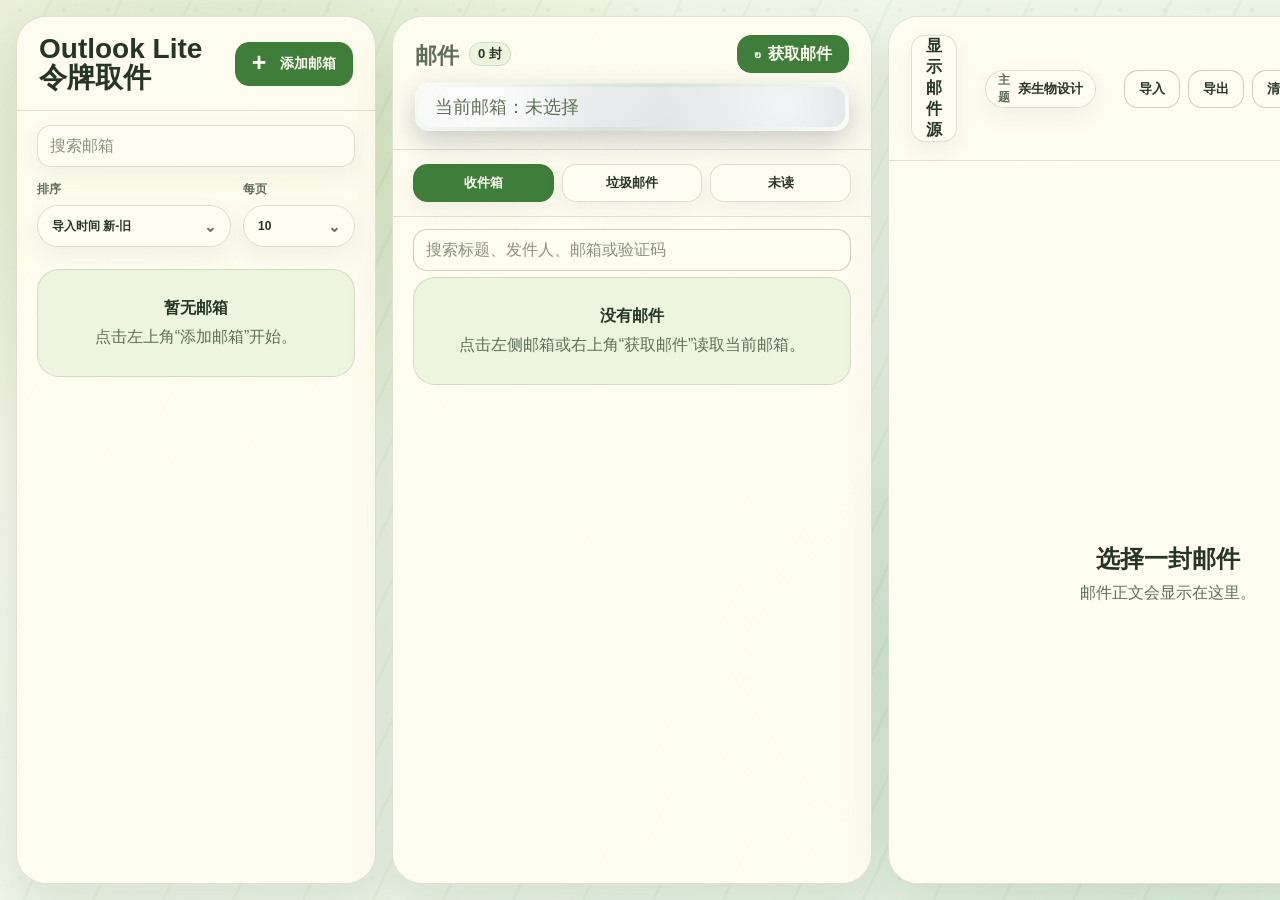
==== commit 81547c81: "修复服务器静态资源缓存问题" ====
--- a/static/index.html
+++ b/static/index.html
@@ -4,7 +4,8 @@
     <meta charset="utf-8" />
     <meta name="viewport" content="width=device-width, initial-scale=1" />
     <title>Outlook 邮件工作台</title>
-    <link rel="stylesheet" href="styles.css" />
+    <link rel="icon" type="image/svg+xml" href="favicon.svg?v=20260531-2" />
+    <link rel="stylesheet" href="styles.css?v=20260531-2" />
   </head>
   <body>
     <main class="mail-app">
@@ -149,6 +150,6 @@
     </div>
 
     <div id="toast" class="toast" role="status" aria-live="polite"></div>
-    <script src="app.js"></script>
+    <script src="app.js?v=20260531-2"></script>
   </body>
 </html>
--- a/static/styles.css
+++ b/static/styles.css
@@ -511,7 +511,7 @@
   height: 22px;
   font-size: 25px;
   line-height: 1;
-  transform: translateY(-1px);
+  transform: translateY(-3px);
 }
 
 .add-account-trigger strong {
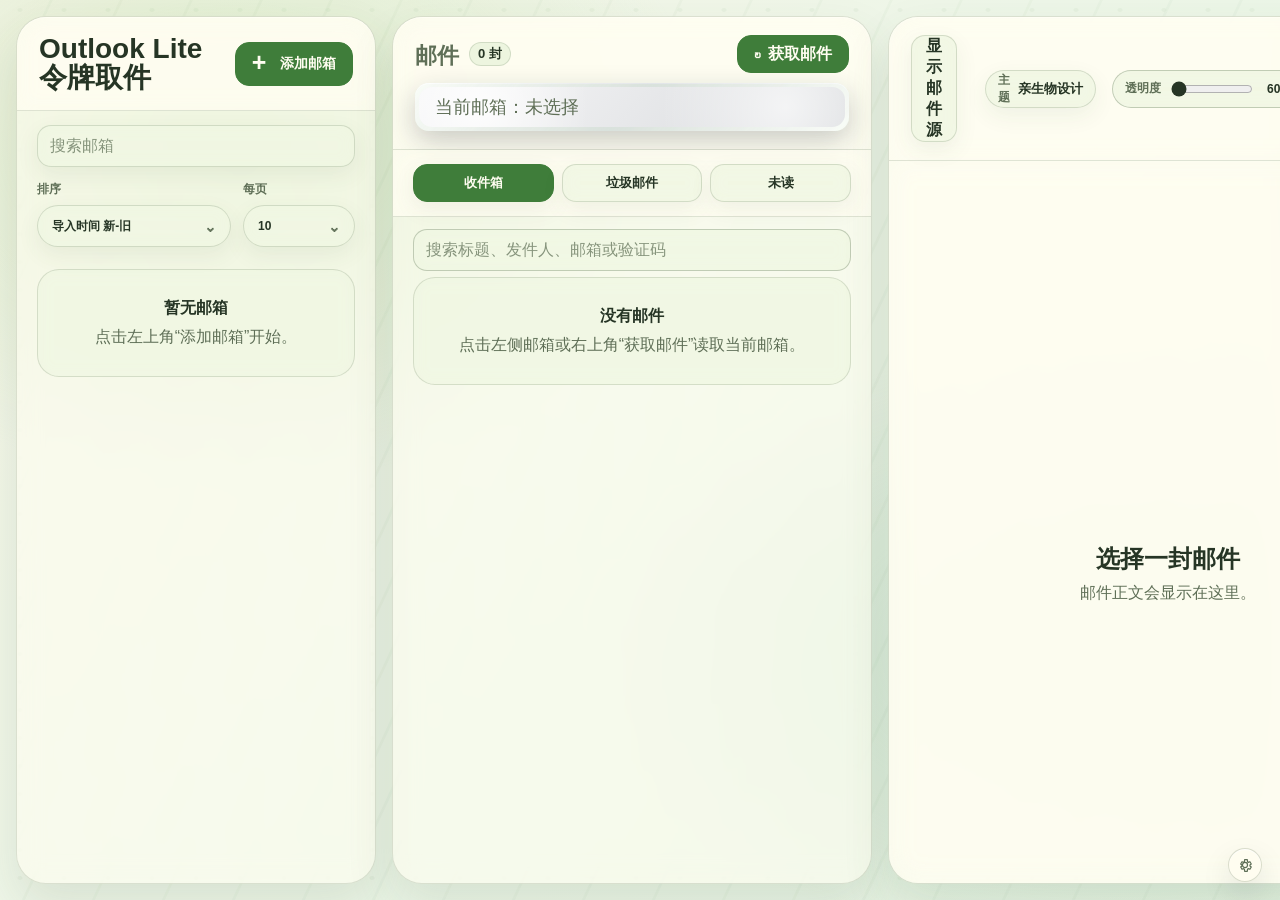
==== commit 652dea62: "新增文件版管理员统计与透明度优化" ====
--- a/static/index.html
+++ b/static/index.html
@@ -4,8 +4,8 @@
     <meta charset="utf-8" />
     <meta name="viewport" content="width=device-width, initial-scale=1" />
     <title>Outlook 邮件工作台</title>
-    <link rel="icon" type="image/svg+xml" href="favicon.svg?v=20260531-2" />
-    <link rel="stylesheet" href="styles.css?v=20260531-2" />
+    <link rel="icon" type="image/svg+xml" href="favicon.svg?v=20260601-3" />
+    <link rel="stylesheet" href="styles.css?v=20260602-4" />
   </head>
   <body>
     <main class="mail-app">
@@ -83,6 +83,11 @@
             </button>
             <div id="theme-menu" class="theme-menu" role="menu" aria-label="主题选择"></div>
           </div>
+          <label class="background-opacity-control" for="background-opacity-range" title="调整邮箱主页背景透出强度">
+            <span>透明度</span>
+            <input id="background-opacity-range" type="range" min="60" max="100" step="5" />
+            <output id="background-opacity-value">75%</output>
+          </label>
           <div class="data-actions toolbar-data-actions" aria-label="本地邮箱数据">
             <button id="import-accounts-button" class="tool-action" type="button" aria-label="导入本地邮箱令牌列表文件" data-tooltip="导入本地邮箱令牌列表文件">导入</button>
             <button id="export-accounts-button" class="tool-action" type="button" aria-label="导出当前邮箱令牌列表到文件" data-tooltip="导出当前邮箱令牌列表到文件">导出</button>
@@ -149,7 +154,24 @@
       </section>
     </div>
 
+    <aside id="admin-entry" class="admin-entry" aria-label="管理员入口">
+      <button id="admin-entry-button" class="admin-entry-button" type="button" title="管理员设置" aria-label="管理员设置" aria-expanded="false" aria-controls="admin-login-popover">
+        <svg viewBox="0 0 24 24" aria-hidden="true">
+          <path d="M12 8.2a3.8 3.8 0 1 0 0 7.6 3.8 3.8 0 0 0 0-7.6Z"></path>
+          <path d="M19.4 13.4c.06-.46.06-.88 0-1.34l2-1.56-2-3.46-2.42.98a8 8 0 0 0-1.16-.66L15.46 4h-4l-.36 3.36c-.4.18-.78.4-1.16.66l-2.42-.98-2 3.46 2 1.56a7 7 0 0 0 0 1.34l-2 1.56 2 3.46 2.42-.98c.36.26.74.48 1.16.66l.36 3.36h4l.36-3.36c.4-.18.78-.4 1.16-.66l2.42.98 2-3.46-2-1.56Z"></path>
+        </svg>
+      </button>
+      <form id="admin-login-popover" class="admin-login-popover" hidden>
+        <label for="admin-entry-password">管理员密码</label>
+        <div class="admin-entry-row">
+          <input id="admin-entry-password" type="password" autocomplete="current-password" placeholder="输入密码" />
+          <button type="submit">进入</button>
+        </div>
+        <p id="admin-entry-status" aria-live="polite"></p>
+      </form>
+    </aside>
+
     <div id="toast" class="toast" role="status" aria-live="polite"></div>
-    <script src="app.js?v=20260531-2"></script>
+    <script src="app.js?v=20260602-4"></script>
   </body>
 </html>
--- a/static/styles.css
+++ b/static/styles.css
@@ -17,6 +17,10 @@
   --red: #dc2626;
   --focus: rgba(37, 99, 235, 0.18);
   --email-highlight: #111827;
+  --bg-opacity: 0.75;
+  --bg-cover-opacity: 0.2;
+  --panel-alpha: 54%;
+  --card-alpha: 64%;
   --radius-sm: 6px;
   --radius-md: 10px;
   --radius-lg: 14px;
@@ -88,11 +92,23 @@
 .mail-app {
   position: relative;
   z-index: 1;
+  isolation: isolate;
   display: grid;
   grid-template-columns: 360px 480px minmax(560px, 1fr);
   height: 100vh;
   min-width: 1180px;
+  background: transparent;
+}
+
+.mail-app::before {
+  content: "";
+  position: absolute;
+  inset: 0;
+  z-index: 0;
+  pointer-events: none;
   background: var(--page);
+  opacity: var(--bg-cover-opacity);
+  transition: opacity 180ms ease;
 }
 
 .theme-switcher {
@@ -169,9 +185,43 @@
   color: #ffffff;
 }
 
+.background-opacity-control {
+  display: inline-grid;
+  grid-template-columns: auto 82px auto;
+  align-items: center;
+  gap: 8px;
+  min-height: 38px;
+  border: 1px solid var(--line-strong);
+  border-radius: 999px;
+  padding: 0 12px;
+  background: var(--surface);
+  color: var(--muted);
+  font-size: 12px;
+  font-weight: 750;
+  white-space: nowrap;
+}
+
+.background-opacity-control input {
+  width: 82px;
+  accent-color: var(--text);
+}
+
+.background-opacity-control output {
+  min-width: 32px;
+  color: var(--text);
+  text-align: right;
+  font-variant-numeric: tabular-nums;
+}
+
+.background-opacity-control:hover {
+  border-color: var(--text);
+}
+
 .account-pane,
 .message-pane,
 .detail-pane {
+  position: relative;
+  z-index: 1;
   min-width: 0;
   overflow: hidden;
   background: var(--surface);
@@ -1853,6 +1903,348 @@
   opacity: 0.88;
 }
 
+.admin-entry {
+  position: fixed;
+  right: 18px;
+  bottom: 18px;
+  z-index: 60;
+}
+
+.admin-entry-button {
+  display: inline-grid;
+  width: 34px;
+  height: 34px;
+  place-items: center;
+  border: 1px solid color-mix(in srgb, var(--line-strong) 72%, transparent);
+  border-radius: 50%;
+  background: color-mix(in srgb, var(--surface) 86%, transparent);
+  color: var(--muted);
+  box-shadow:
+    0 12px 30px rgba(15, 23, 42, 0.1),
+    inset 0 1px 0 rgba(255, 255, 255, 0.72);
+  backdrop-filter: blur(16px);
+}
+
+.admin-entry-button svg {
+  width: 16px;
+  height: 16px;
+  fill: none;
+  stroke: currentColor;
+  stroke-width: 1.8;
+  stroke-linecap: round;
+  stroke-linejoin: round;
+}
+
+.admin-entry-button:hover,
+.admin-entry.open .admin-entry-button {
+  color: var(--text);
+  transform: translateY(-1px);
+  box-shadow:
+    0 16px 34px rgba(15, 23, 42, 0.14),
+    inset 0 1px 0 rgba(255, 255, 255, 0.82);
+}
+
+.admin-login-popover {
+  position: absolute;
+  right: 0;
+  bottom: calc(100% + 10px);
+  display: grid;
+  width: 260px;
+  gap: 10px;
+  border: 1px solid color-mix(in srgb, var(--line-strong) 72%, transparent);
+  border-radius: 18px;
+  padding: 14px;
+  background: color-mix(in srgb, var(--surface) 92%, transparent);
+  box-shadow:
+    0 18px 46px rgba(15, 23, 42, 0.14),
+    inset 0 1px 0 rgba(255, 255, 255, 0.78);
+  backdrop-filter: blur(18px);
+}
+
+.admin-login-popover[hidden] {
+  display: none;
+}
+
+.admin-login-popover label {
+  color: var(--text);
+  font-size: 13px;
+  font-weight: 800;
+}
+
+.admin-entry-row {
+  display: grid;
+  grid-template-columns: 1fr auto;
+  gap: 8px;
+}
+
+.admin-entry-row input {
+  min-width: 0;
+  height: 36px;
+  border: 1px solid var(--line-strong);
+  border-radius: 12px;
+  padding: 0 10px;
+  background: var(--surface);
+  color: var(--text);
+  font-size: 13px;
+}
+
+.admin-entry-row button {
+  min-width: 56px;
+  height: 36px;
+  border-radius: 12px;
+  background: var(--text);
+  color: var(--surface);
+  font-size: 13px;
+  font-weight: 800;
+}
+
+.admin-login-popover p {
+  min-height: 18px;
+  color: var(--muted);
+  font-size: 12px;
+  line-height: 1.5;
+}
+
+.admin-login-popover p.error {
+  color: var(--red);
+}
+
+.admin-body {
+  min-height: 100%;
+  overflow: auto;
+  background:
+    radial-gradient(circle at 18% 12%, rgba(168, 213, 136, 0.24), transparent 32%),
+    radial-gradient(circle at 84% 18%, rgba(139, 197, 167, 0.18), transparent 30%),
+    var(--page);
+}
+
+.admin-shell {
+  width: min(1180px, calc(100vw - 40px));
+  margin: 0 auto;
+  padding: 36px 0 48px;
+}
+
+.admin-hero {
+  display: flex;
+  align-items: flex-start;
+  justify-content: space-between;
+  gap: 20px;
+  margin-bottom: 22px;
+}
+
+.admin-eyebrow {
+  color: var(--green);
+  font-size: 12px;
+  font-weight: 800;
+  letter-spacing: 0.18em;
+  text-transform: uppercase;
+}
+
+.admin-hero h1 {
+  margin-top: 8px;
+  color: var(--text);
+  font-size: clamp(32px, 5vw, 54px);
+  line-height: 0.98;
+  letter-spacing: -0.07em;
+}
+
+.admin-hero p {
+  max-width: 680px;
+  margin-top: 14px;
+  color: var(--muted);
+  font-size: 15px;
+  line-height: 1.75;
+}
+
+.admin-actions {
+  display: flex;
+  flex-wrap: wrap;
+  justify-content: flex-end;
+  gap: 10px;
+}
+
+.admin-button,
+.admin-link-button {
+  display: inline-flex;
+  align-items: center;
+  justify-content: center;
+  min-height: 40px;
+  border: 1px solid var(--line-strong);
+  border-radius: 999px;
+  padding: 0 16px;
+  background: var(--surface);
+  color: var(--text);
+  font-size: 13px;
+  font-weight: 800;
+  text-decoration: none;
+}
+
+.admin-button.primary {
+  border-color: var(--text);
+  background: var(--text);
+  color: var(--surface);
+}
+
+.admin-button.danger {
+  border-color: color-mix(in srgb, var(--red) 42%, var(--line));
+  color: var(--red);
+}
+
+.admin-button:hover,
+.admin-link-button:hover {
+  transform: translateY(-1px);
+  box-shadow: 0 12px 26px rgba(15, 23, 42, 0.1);
+}
+
+.admin-login-card,
+.admin-panel,
+.admin-stat-card {
+  border: 1px solid var(--line);
+  border-radius: 26px;
+  background: color-mix(in srgb, var(--surface) 92%, transparent);
+  box-shadow:
+    0 24px 60px rgba(15, 23, 42, 0.1),
+    inset 0 1px 0 rgba(255, 255, 255, 0.7);
+}
+
+.admin-login-card {
+  display: grid;
+  gap: 16px;
+  max-width: 480px;
+  padding: 22px;
+}
+
+.admin-login-card label {
+  display: grid;
+  gap: 8px;
+  color: var(--muted);
+  font-size: 13px;
+  font-weight: 800;
+}
+
+.admin-login-card input {
+  min-height: 48px;
+  border: 1px solid var(--line-strong);
+  border-radius: 16px;
+  padding: 0 14px;
+  background: var(--surface);
+  color: var(--text);
+}
+
+.admin-dashboard {
+  display: grid;
+  gap: 16px;
+}
+
+.admin-stat-grid {
+  display: grid;
+  grid-template-columns: repeat(4, minmax(0, 1fr));
+  gap: 12px;
+}
+
+.admin-stat-card {
+  padding: 18px;
+}
+
+.admin-stat-card span {
+  color: var(--muted);
+  font-size: 12px;
+  font-weight: 800;
+}
+
+.admin-stat-card strong {
+  display: block;
+  margin-top: 10px;
+  color: var(--text);
+  font-size: 34px;
+  line-height: 1;
+  letter-spacing: -0.06em;
+}
+
+.admin-grid {
+  display: grid;
+  grid-template-columns: repeat(2, minmax(0, 1fr));
+  gap: 16px;
+}
+
+.admin-panel {
+  min-width: 0;
+  padding: 18px;
+}
+
+.admin-panel.full {
+  grid-column: 1 / -1;
+}
+
+.admin-panel h2 {
+  margin-bottom: 14px;
+  color: var(--text);
+  font-size: 18px;
+  letter-spacing: -0.03em;
+}
+
+.admin-list,
+.admin-events {
+  display: grid;
+  gap: 8px;
+}
+
+.admin-list-row,
+.admin-event {
+  display: grid;
+  gap: 10px;
+  align-items: center;
+  border: 1px solid var(--line);
+  border-radius: 16px;
+  padding: 10px 12px;
+  background: color-mix(in srgb, var(--surface-subtle) 70%, transparent);
+}
+
+.admin-list-row {
+  grid-template-columns: minmax(0, 1fr) auto;
+}
+
+.admin-list-row span,
+.admin-event p {
+  min-width: 0;
+  overflow: hidden;
+  color: var(--text);
+  text-overflow: ellipsis;
+  white-space: nowrap;
+}
+
+.admin-list-row strong,
+.admin-event strong {
+  color: var(--text);
+}
+
+.admin-event {
+  grid-template-columns: 120px 110px minmax(0, 1fr) auto;
+}
+
+.admin-event time,
+.admin-event em {
+  color: var(--muted);
+  font-size: 12px;
+  font-style: normal;
+}
+
+.admin-status {
+  min-height: 22px;
+  margin-top: 12px;
+  color: var(--muted);
+  font-size: 13px;
+}
+
+.admin-status.error {
+  color: var(--red);
+}
+
+.admin-empty {
+  color: var(--muted);
+  font-size: 13px;
+}
+
 .toast {
   position: fixed;
   top: 50%;
@@ -3515,6 +3907,51 @@
   border-color: rgba(63, 125, 58, 0.3);
 }
 
+/* 背景透明度最终覆盖：主题背景在底层，三列面板和浮层必须一起变透明才看得出来。 */
+.account-pane,
+.message-pane,
+.detail-pane,
+.message-detail {
+  background: color-mix(in srgb, var(--surface) var(--panel-alpha), transparent) !important;
+  -webkit-backdrop-filter: blur(12px) saturate(1.08);
+  backdrop-filter: blur(12px) saturate(1.08);
+}
+
+.pane-head,
+.message-head,
+.detail-toolbar,
+.folder-tabs,
+.detail-head {
+  background: color-mix(in srgb, var(--surface) var(--card-alpha), transparent) !important;
+  -webkit-backdrop-filter: blur(10px) saturate(1.06);
+  backdrop-filter: blur(10px) saturate(1.06);
+}
+
+.theme-toggle-button,
+.background-opacity-control,
+.select-trigger,
+.search-box input,
+.message-search input,
+.toolbar-button,
+.tool-action,
+.storage-clear,
+.folder-tab:not(.active),
+.load-more,
+.blank-card,
+.loading-card,
+.detail-code {
+  background: color-mix(in srgb, var(--surface-subtle) var(--card-alpha), transparent) !important;
+  -webkit-backdrop-filter: blur(8px) saturate(1.04);
+  backdrop-filter: blur(8px) saturate(1.04);
+}
+
+.account-card:hover,
+.mail-item:hover,
+.account-card.selected,
+.mail-item.selected {
+  background: color-mix(in srgb, var(--surface-muted) var(--card-alpha), transparent) !important;
+}
+
 @media (prefers-reduced-motion: reduce) {
   html[data-theme="glow"] body::before {
     animation: none;
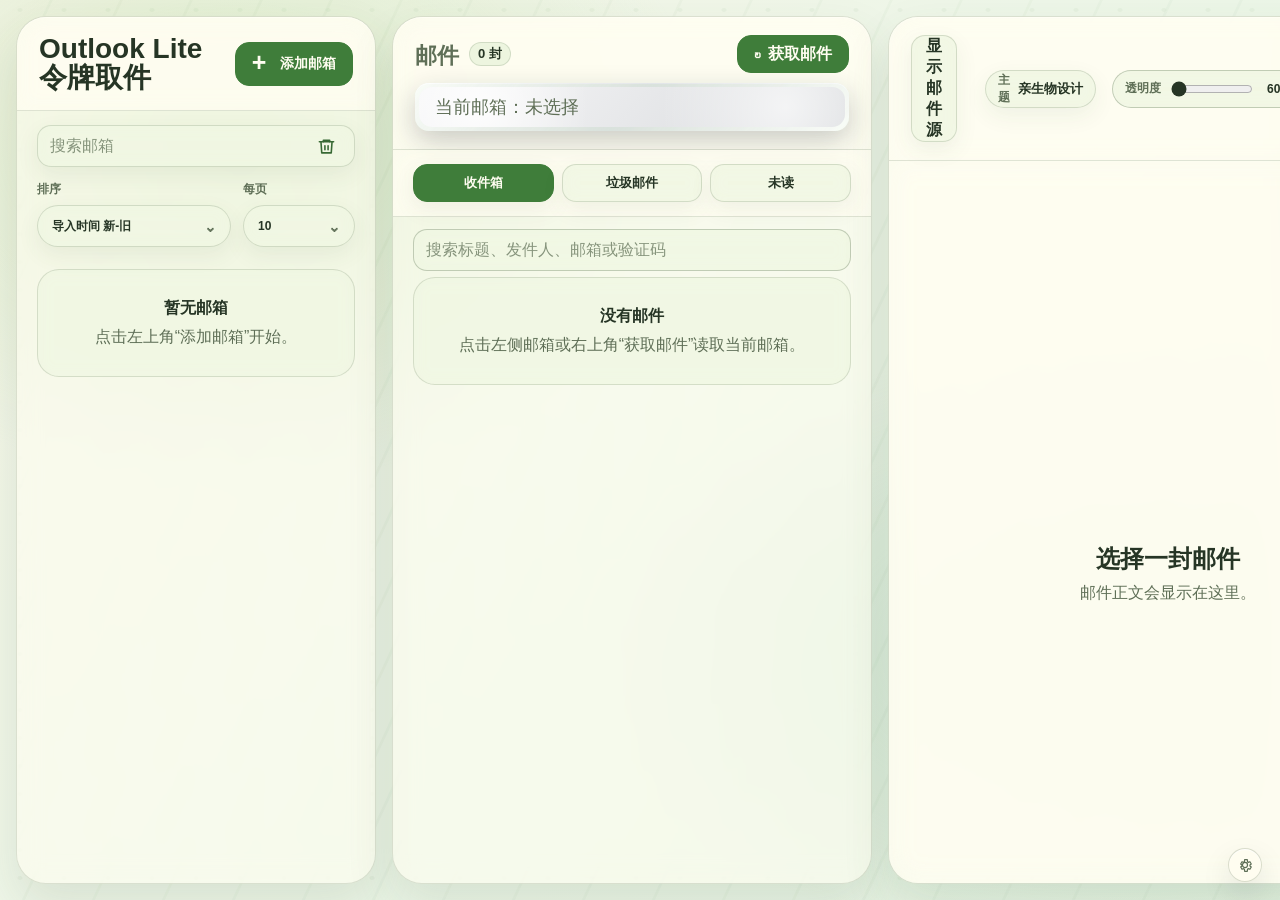
==== commit f8a0ffd9: "优化邮箱搜索清空按钮" ====
--- a/static/index.html
+++ b/static/index.html
@@ -5,7 +5,7 @@
     <meta name="viewport" content="width=device-width, initial-scale=1" />
     <title>Outlook 邮件工作台</title>
     <link rel="icon" type="image/svg+xml" href="favicon.svg?v=20260601-3" />
-    <link rel="stylesheet" href="styles.css?v=20260602-4" />
+    <link rel="stylesheet" href="styles.css?v=20260603-1" />
   </head>
   <body>
     <main class="mail-app">
@@ -20,8 +20,17 @@
           </button>
         </header>
 
-        <div class="search-box">
+        <div class="search-box account-search-box">
           <input id="account-search" type="search" placeholder="搜索邮箱" autocomplete="off" />
+          <button id="account-search-clear" class="account-search-clear" type="button" aria-label="清空邮箱搜索" title="清空搜索并继续输入">
+            <svg viewBox="0 0 24 24" aria-hidden="true">
+              <path d="M3 6h18"></path>
+              <path d="M8 6V4h8v2"></path>
+              <path d="M19 6l-1 14H6L5 6"></path>
+              <path d="M10 11v5"></path>
+              <path d="M14 11v5"></path>
+            </svg>
+          </button>
         </div>
 
         <section class="account-tools">
@@ -172,6 +181,6 @@
     </aside>
 
     <div id="toast" class="toast" role="status" aria-live="polite"></div>
-    <script src="app.js?v=20260602-4"></script>
+    <script src="app.js?v=20260603-1"></script>
   </body>
 </html>
--- a/static/styles.css
+++ b/static/styles.css
@@ -635,6 +635,10 @@
   padding: 14px 20px 0;
 }
 
+.account-search-box {
+  position: relative;
+}
+
 .search-box input,
 .message-search input,
 .account-tools select,
@@ -655,6 +659,66 @@
 .account-tools select {
   height: 42px;
   padding: 0 12px;
+}
+
+#account-search {
+  padding-right: 62px;
+}
+
+#account-search::-webkit-search-cancel-button {
+  display: none;
+  -webkit-appearance: none;
+  appearance: none;
+}
+
+#account-search::-ms-clear {
+  display: none;
+}
+
+.account-search-clear {
+  position: absolute;
+  top: 14px;
+  right: 20px;
+  display: grid;
+  width: 58px;
+  height: 42px;
+  place-items: center;
+  border: 1px solid transparent;
+  border-radius: 0 var(--radius-sm) var(--radius-sm) 0;
+  color: color-mix(in srgb, var(--accent) 72%, var(--text));
+  background: transparent;
+  cursor: pointer;
+  transition:
+    background-color var(--ease),
+    border-color var(--ease),
+    color var(--ease),
+    box-shadow var(--ease),
+    transform var(--ease);
+}
+
+.account-search-clear svg {
+  width: 19px;
+  height: 19px;
+  fill: none;
+  stroke: currentColor;
+  stroke-width: 2;
+  stroke-linecap: round;
+  stroke-linejoin: round;
+}
+
+.account-search-clear:hover,
+.account-search-clear:focus-visible {
+  border-color: color-mix(in srgb, var(--accent) 20%, transparent);
+  background: color-mix(in srgb, var(--accent-soft) 72%, transparent);
+  color: var(--accent);
+  box-shadow:
+    inset 0 0 0 1px rgba(255, 255, 255, 0.44),
+    0 10px 22px rgba(67, 91, 58, 0.1);
+}
+
+.account-search-clear:active {
+  transform: scale(0.96);
+  box-shadow: inset 0 2px 8px rgba(67, 91, 58, 0.12);
 }
 
 .search-box input::placeholder,
